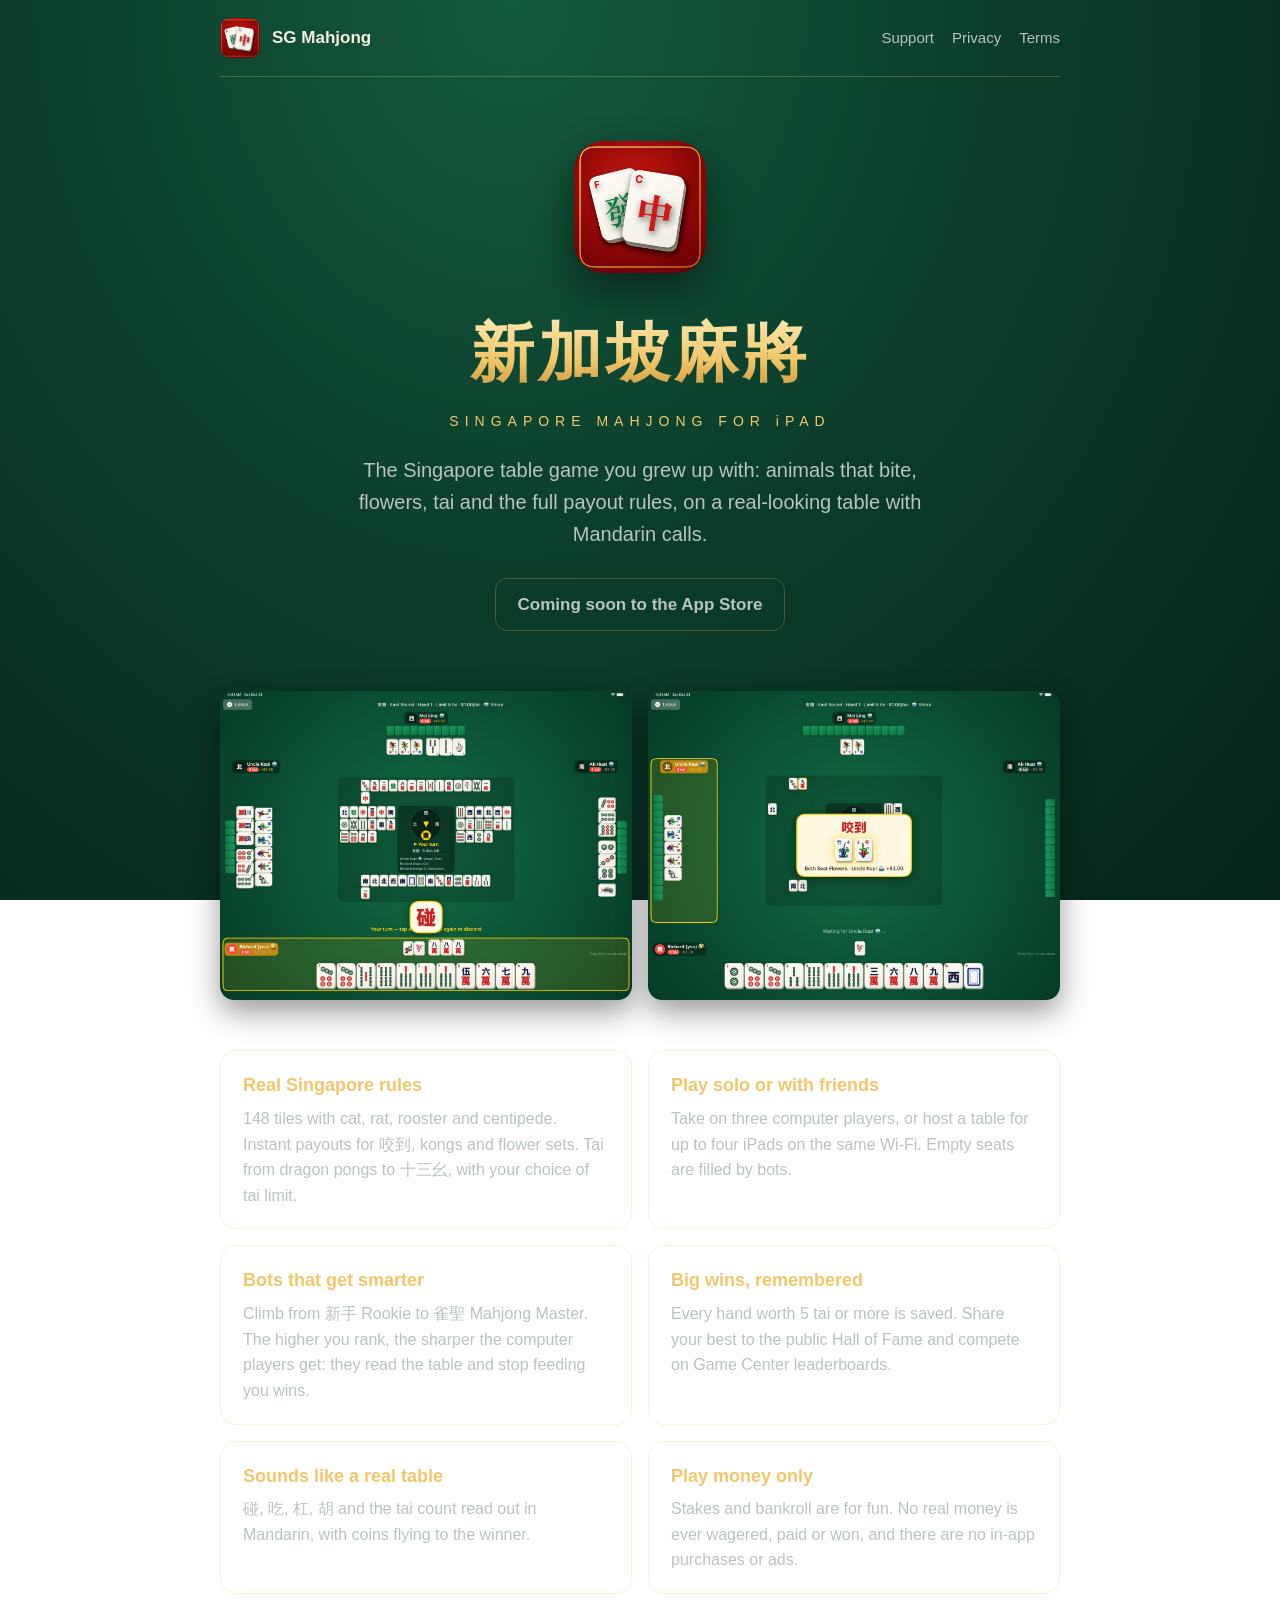
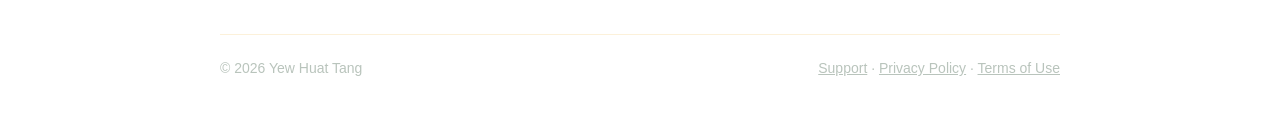
==== index.html @ 4b85652d "Add screenshots to the home page Co-Authored-By: Claude Opus 5.5 <noreply@anthropic.com>" ====
<!doctype html>
<html lang="en">
<head>
  <meta charset="utf-8">
  <meta name="viewport" content="width=device-width, initial-scale=1">
  <title>SG Mahjong · 新加坡麻將 for iPad</title>
  <meta name="description" content="Singapore-style Mahjong for iPad: play three smart computer opponents or friends on the same Wi‑Fi, with animals, flowers, tai scoring, ranks and a Hall of Fame. Play money only.">
  <link rel="icon" href="/img/icon.png">
  <link rel="apple-touch-icon" href="/img/icon.png">
  <link rel="stylesheet" href="/style.css">
</head>
<body>
  <div class="wrap">
    <header class="top">
      <a class="brand" href="/"><img src="/img/icon.png" alt="">SG Mahjong</a>
      <nav>
        <a href="/support/">Support</a>
        <a href="/privacy/">Privacy</a>
        <a href="/terms/">Terms</a>
      </nav>
    </header>

    <section class="hero">
      <img class="icon" src="/img/icon.png" alt="SG Mahjong app icon">
      <h1>新加坡麻將</h1>
      <div class="sub">SINGAPORE MAHJONG FOR iPAD</div>
      <p class="lead">The Singapore table game you grew up with: animals that bite, flowers, tai and the full payout rules, on a real-looking table with Mandarin calls.</p>
      <span class="badge soon">Coming soon to the App Store</span>
    </section>

    <section class="shots" id="screenshots">
      <img src="/img/table.jpg" alt="A Singapore Mahjong table in SG Mahjong, with melds, flowers and a pong call" loading="lazy">
      <img src="/img/payout.jpg" alt="An instant 咬到 payout showing the tiles that earned it" loading="lazy">
    </section>

    <section class="features">
      <div class="feature">
        <h3>Real Singapore rules</h3>
        <p>148 tiles with cat, rat, rooster and centipede. Instant payouts for 咬到, kongs and flower sets. Tai from dragon pongs to 十三幺, with your choice of tai limit.</p>
      </div>
      <div class="feature">
        <h3>Play solo or with friends</h3>
        <p>Take on three computer players, or host a table for up to four iPads on the same Wi‑Fi. Empty seats are filled by bots.</p>
      </div>
      <div class="feature">
        <h3>Bots that get smarter</h3>
        <p>Climb from 新手 Rookie to 雀聖 Mahjong Master. The higher you rank, the sharper the computer players get: they read the table and stop feeding you wins.</p>
      </div>
      <div class="feature">
        <h3>Big wins, remembered</h3>
        <p>Every hand worth 5 tai or more is saved. Share your best to the public Hall of Fame and compete on Game Center leaderboards.</p>
      </div>
      <div class="feature">
        <h3>Sounds like a real table</h3>
        <p>碰, 吃, 杠, 胡 and the tai count read out in Mandarin, with coins flying to the winner.</p>
      </div>
      <div class="feature">
        <h3>Play money only</h3>
        <p>Stakes and bankroll are for fun. No real money is ever wagered, paid or won, and there are no in-app purchases or ads.</p>
      </div>
    </section>

    <footer class="bottom">
      <span>© 2026 Yew Huat Tang</span>
      <span><a href="/support/">Support</a> · <a href="/privacy/">Privacy Policy</a> · <a href="/terms/">Terms of Use</a></span>
    </footer>
  </div>
</body>
</html>
---- style.css ----
:root {
  --felt: #0b3d2a;
  --felt-deep: #062419;
  --ink: #f4efe2;
  --muted: #b9c4bc;
  --gold: #f2c66b;
  --red: #c4271f;
  --card: rgba(255, 255, 255, 0.06);
  --line: rgba(242, 198, 107, 0.25);
}
* { box-sizing: border-box; }
html { -webkit-text-size-adjust: 100%; }
body {
  margin: 0;
  font: 17px/1.6 -apple-system, BlinkMacSystemFont, "Segoe UI", "PingFang SC", "Noto Sans SC", sans-serif;
  color: var(--ink);
  background: radial-gradient(ellipse at 40% 0%, #145a3e 0%, var(--felt) 45%, var(--felt-deep) 100%) fixed;
  min-height: 100vh;
}
a { color: var(--gold); }
a:hover { text-decoration-thickness: 2px; }
.wrap { max-width: 880px; margin: 0 auto; padding: 0 20px; }

header.top {
  display: flex; align-items: center; justify-content: space-between; gap: 16px;
  padding: 18px 0; border-bottom: 1px solid var(--line);
}
header.top .brand { display: flex; align-items: center; gap: 12px; color: var(--ink); text-decoration: none; font-weight: 700; }
header.top .brand img { width: 40px; height: 40px; border-radius: 10px; }
header.top nav { display: flex; gap: 18px; flex-wrap: wrap; font-size: 15px; }
header.top nav a { color: var(--muted); text-decoration: none; }
header.top nav a:hover, header.top nav a[aria-current] { color: var(--gold); }

.hero { text-align: center; padding: 64px 0 40px; }
.hero img.icon { width: 132px; height: 132px; border-radius: 30px; box-shadow: 0 18px 40px rgba(0,0,0,.45); }
.hero h1 {
  font-family: "Songti SC", "Noto Serif SC", serif; font-size: clamp(40px, 8vw, 64px); margin: 22px 0 0;
  letter-spacing: 4px;
  background: linear-gradient(#fff3c4, var(--gold) 55%, #b9832a);
  -webkit-background-clip: text; background-clip: text; color: transparent;
}
.hero .sub { letter-spacing: 6px; color: var(--gold); font-size: 14px; margin-top: 4px; }
.hero p.lead { font-size: 20px; color: var(--muted); max-width: 620px; margin: 22px auto 0; }
.badge {
  display: inline-block; margin-top: 28px; padding: 12px 22px; border-radius: 12px;
  background: #000; color: #fff; text-decoration: none; font-weight: 600; border: 1px solid #444;
}
.badge.soon { background: transparent; border-color: var(--line); color: var(--muted); }

.shots { display: grid; gap: 16px; grid-template-columns: 1fr; margin: 20px 0 50px; }
.shots img { width: 100%; border-radius: 14px; box-shadow: 0 12px 30px rgba(0,0,0,.4); }
@media (min-width: 760px) { .shots { grid-template-columns: 1fr 1fr; } }

.features { display: grid; gap: 16px; grid-template-columns: 1fr; padding-bottom: 40px; }
@media (min-width: 640px) { .features { grid-template-columns: 1fr 1fr; } }
.feature { background: var(--card); border: 1px solid var(--line); border-radius: 16px; padding: 20px 22px; }
.feature h3 { margin: 0 0 6px; color: var(--gold); font-size: 18px; }
.feature p { margin: 0; color: var(--muted); font-size: 16px; }

main.doc { padding: 40px 0 60px; }
main.doc h1 { font-size: 36px; margin: 0 0 4px; }
main.doc .updated { color: var(--muted); margin: 0 0 28px; font-size: 15px; }
main.doc h2 { color: var(--gold); font-size: 22px; margin: 34px 0 8px; }
main.doc h3 { font-size: 18px; margin: 22px 0 4px; }
main.doc p, main.doc li { color: #e3e8e2; }
main.doc ul { padding-left: 22px; }
.note { background: var(--card); border-left: 3px solid var(--gold); padding: 14px 18px; border-radius: 8px; }

footer.bottom {
  border-top: 1px solid var(--line); padding: 22px 0 40px; color: var(--muted); font-size: 14px;
  display: flex; justify-content: space-between; flex-wrap: wrap; gap: 10px;
}
footer.bottom a { color: var(--muted); }
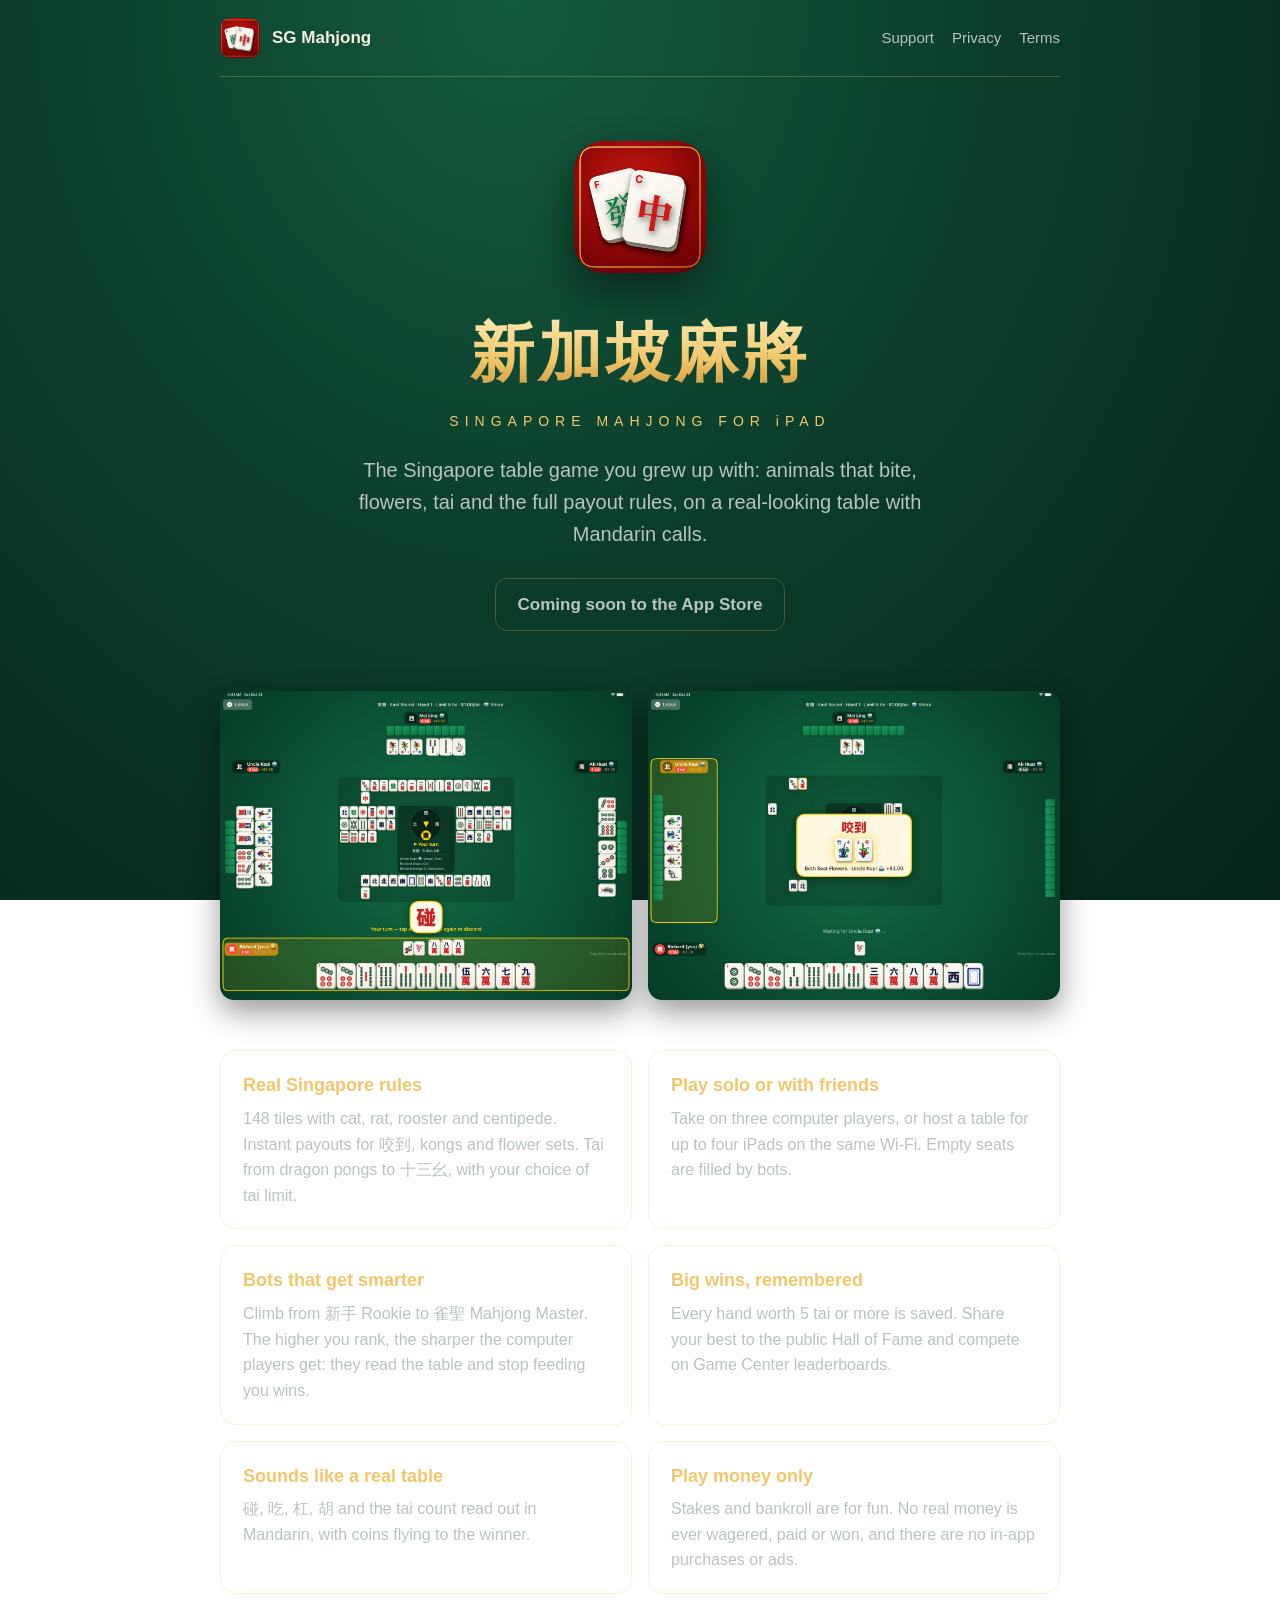
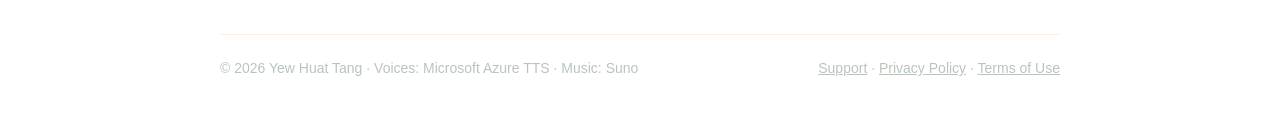
==== commit 909250d4: "Credit Azure voices and Suno music in the footer Co-Authored-By: Claude Opus 5.5 <noreply@anthropic." ====
--- a/index.html
+++ b/index.html
@@ -61,7 +61,7 @@
     </section>
 
     <footer class="bottom">
-      <span>© 2026 Yew Huat Tang</span>
+      <span>© 2026 Yew Huat Tang · Voices: Microsoft Azure TTS · Music: Suno</span>
       <span><a href="/support/">Support</a> · <a href="/privacy/">Privacy Policy</a> · <a href="/terms/">Terms of Use</a></span>
     </footer>
   </div>
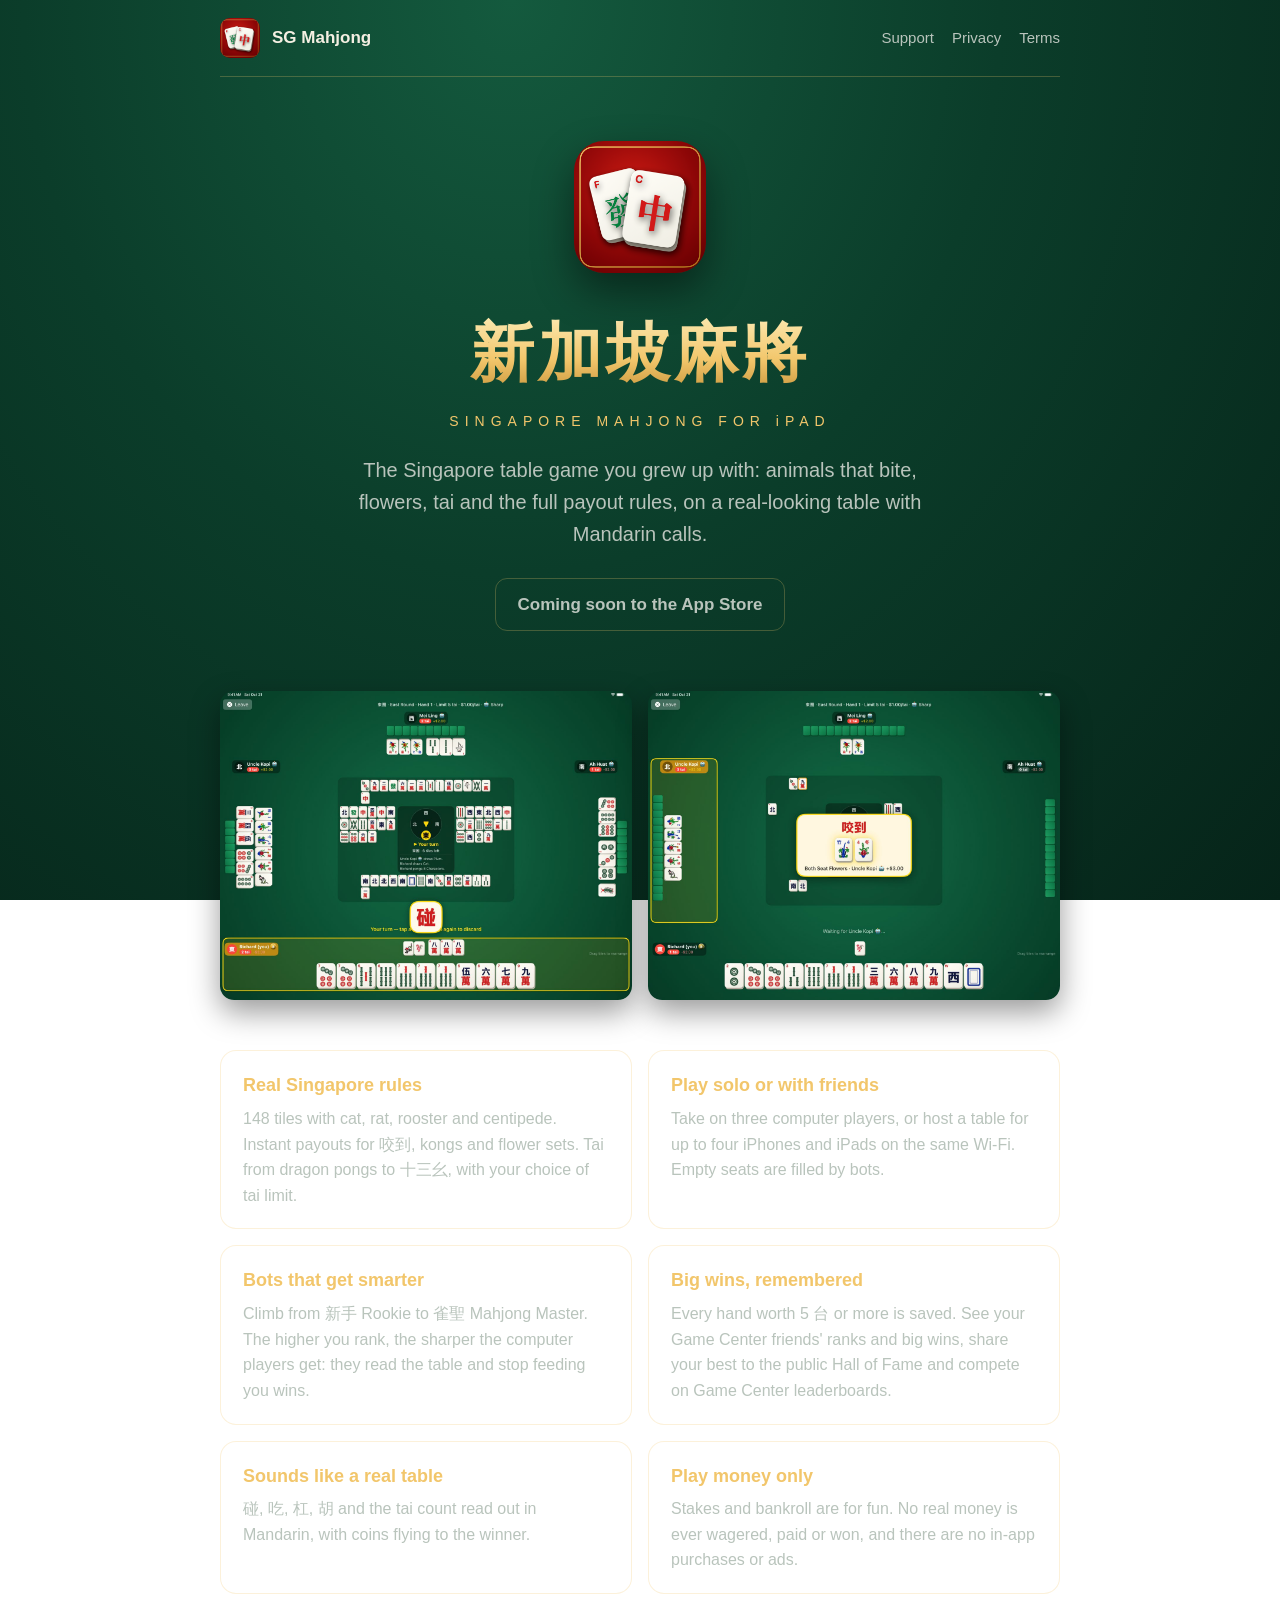
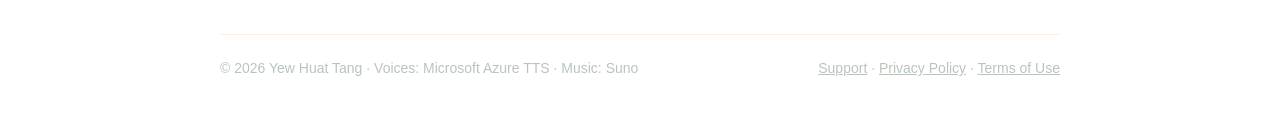
==== commit c0811176: "Update site for iPhone, iCloud sync, Friends and LAN History Privacy policy covers iPhone and iPad, " ====
--- a/index.html
+++ b/index.html
@@ -3,8 +3,8 @@
 <head>
   <meta charset="utf-8">
   <meta name="viewport" content="width=device-width, initial-scale=1">
-  <title>SG Mahjong · 新加坡麻將 for iPad</title>
-  <meta name="description" content="Singapore-style Mahjong for iPad: play three smart computer opponents or friends on the same Wi‑Fi, with animals, flowers, tai scoring, ranks and a Hall of Fame. Play money only.">
+  <title>SG Mahjong · 新加坡麻將 for iPhone and iPad</title>
+  <meta name="description" content="Singapore-style Mahjong for iPhone and iPad: play three smart computer opponents or friends on the same Wi‑Fi, with animals, flowers, 台 scoring, ranks, friends and a Hall of Fame. Play money only.">
   <link rel="icon" href="/img/icon.png">
   <link rel="apple-touch-icon" href="/img/icon.png">
   <link rel="stylesheet" href="/style.css">
@@ -40,7 +40,7 @@
       </div>
       <div class="feature">
         <h3>Play solo or with friends</h3>
-        <p>Take on three computer players, or host a table for up to four iPads on the same Wi‑Fi. Empty seats are filled by bots.</p>
+        <p>Take on three computer players, or host a table for up to four iPhones and iPads on the same Wi‑Fi. Empty seats are filled by bots.</p>
       </div>
       <div class="feature">
         <h3>Bots that get smarter</h3>
@@ -48,7 +48,7 @@
       </div>
       <div class="feature">
         <h3>Big wins, remembered</h3>
-        <p>Every hand worth 5 tai or more is saved. Share your best to the public Hall of Fame and compete on Game Center leaderboards.</p>
+        <p>Every hand worth 5 台 or more is saved. See your Game Center friends' ranks and big wins, share your best to the public Hall of Fame and compete on Game Center leaderboards.</p>
       </div>
       <div class="feature">
         <h3>Sounds like a real table</h3>
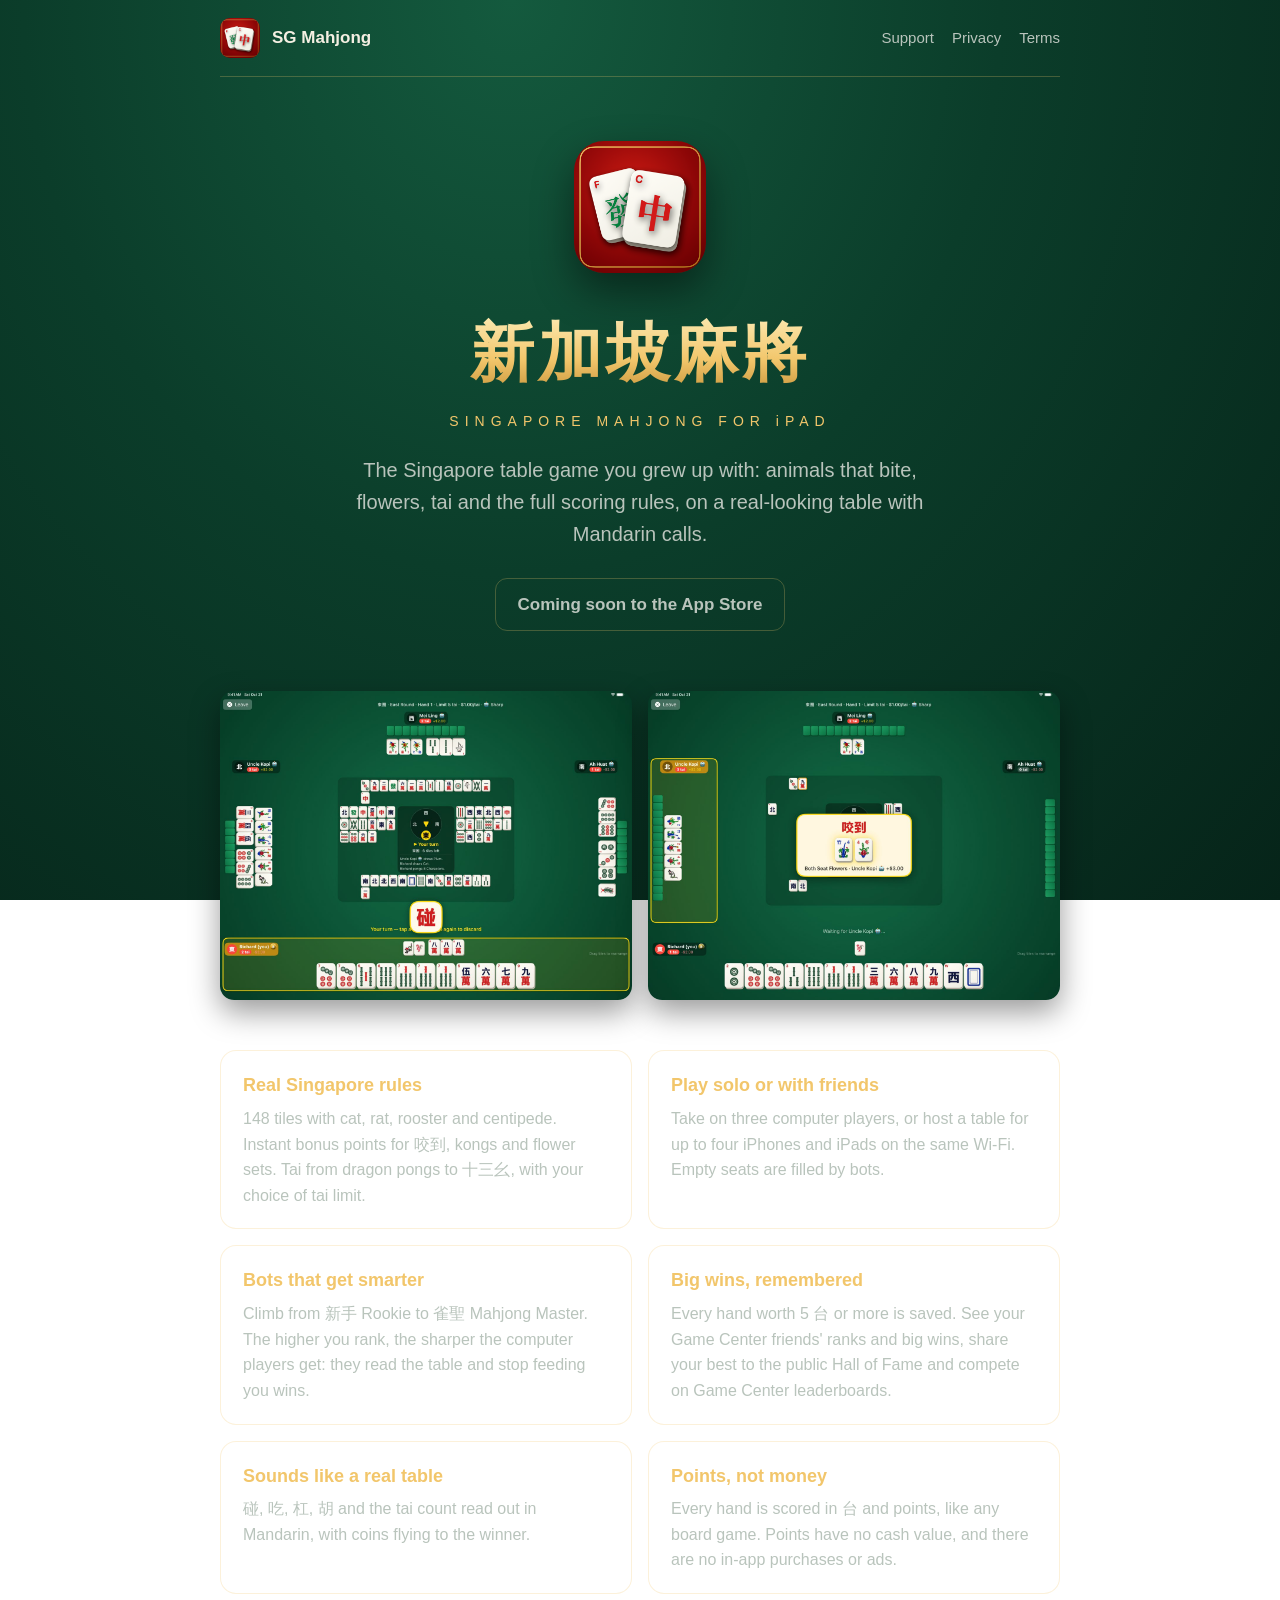
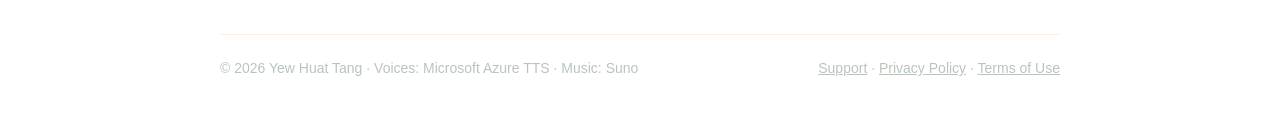
==== commit 8a894784: "Describe scores as points, not play money Removes stakes, bankroll and simulated gambling wording to" ====
--- a/index.html
+++ b/index.html
@@ -24,19 +24,19 @@
       <img class="icon" src="/img/icon.png" alt="SG Mahjong app icon">
       <h1>新加坡麻將</h1>
       <div class="sub">SINGAPORE MAHJONG FOR iPAD</div>
-      <p class="lead">The Singapore table game you grew up with: animals that bite, flowers, tai and the full payout rules, on a real-looking table with Mandarin calls.</p>
+      <p class="lead">The Singapore table game you grew up with: animals that bite, flowers, tai and the full scoring rules, on a real-looking table with Mandarin calls.</p>
       <span class="badge soon">Coming soon to the App Store</span>
     </section>
 
     <section class="shots" id="screenshots">
       <img src="/img/table.jpg" alt="A Singapore Mahjong table in SG Mahjong, with melds, flowers and a pong call" loading="lazy">
-      <img src="/img/payout.jpg" alt="An instant 咬到 payout showing the tiles that earned it" loading="lazy">
+      <img src="/img/payout.jpg" alt="An instant 咬到 score showing the tiles that earned it" loading="lazy">
     </section>
 
     <section class="features">
       <div class="feature">
         <h3>Real Singapore rules</h3>
-        <p>148 tiles with cat, rat, rooster and centipede. Instant payouts for 咬到, kongs and flower sets. Tai from dragon pongs to 十三幺, with your choice of tai limit.</p>
+        <p>148 tiles with cat, rat, rooster and centipede. Instant bonus points for 咬到, kongs and flower sets. Tai from dragon pongs to 十三幺, with your choice of tai limit.</p>
       </div>
       <div class="feature">
         <h3>Play solo or with friends</h3>
@@ -55,8 +55,8 @@
         <p>碰, 吃, 杠, 胡 and the tai count read out in Mandarin, with coins flying to the winner.</p>
       </div>
       <div class="feature">
-        <h3>Play money only</h3>
-        <p>Stakes and bankroll are for fun. No real money is ever wagered, paid or won, and there are no in-app purchases or ads.</p>
+        <h3>Points, not money</h3>
+        <p>Every hand is scored in 台 and points, like any board game. Points have no cash value, and there are no in-app purchases or ads.</p>
       </div>
     </section>
 
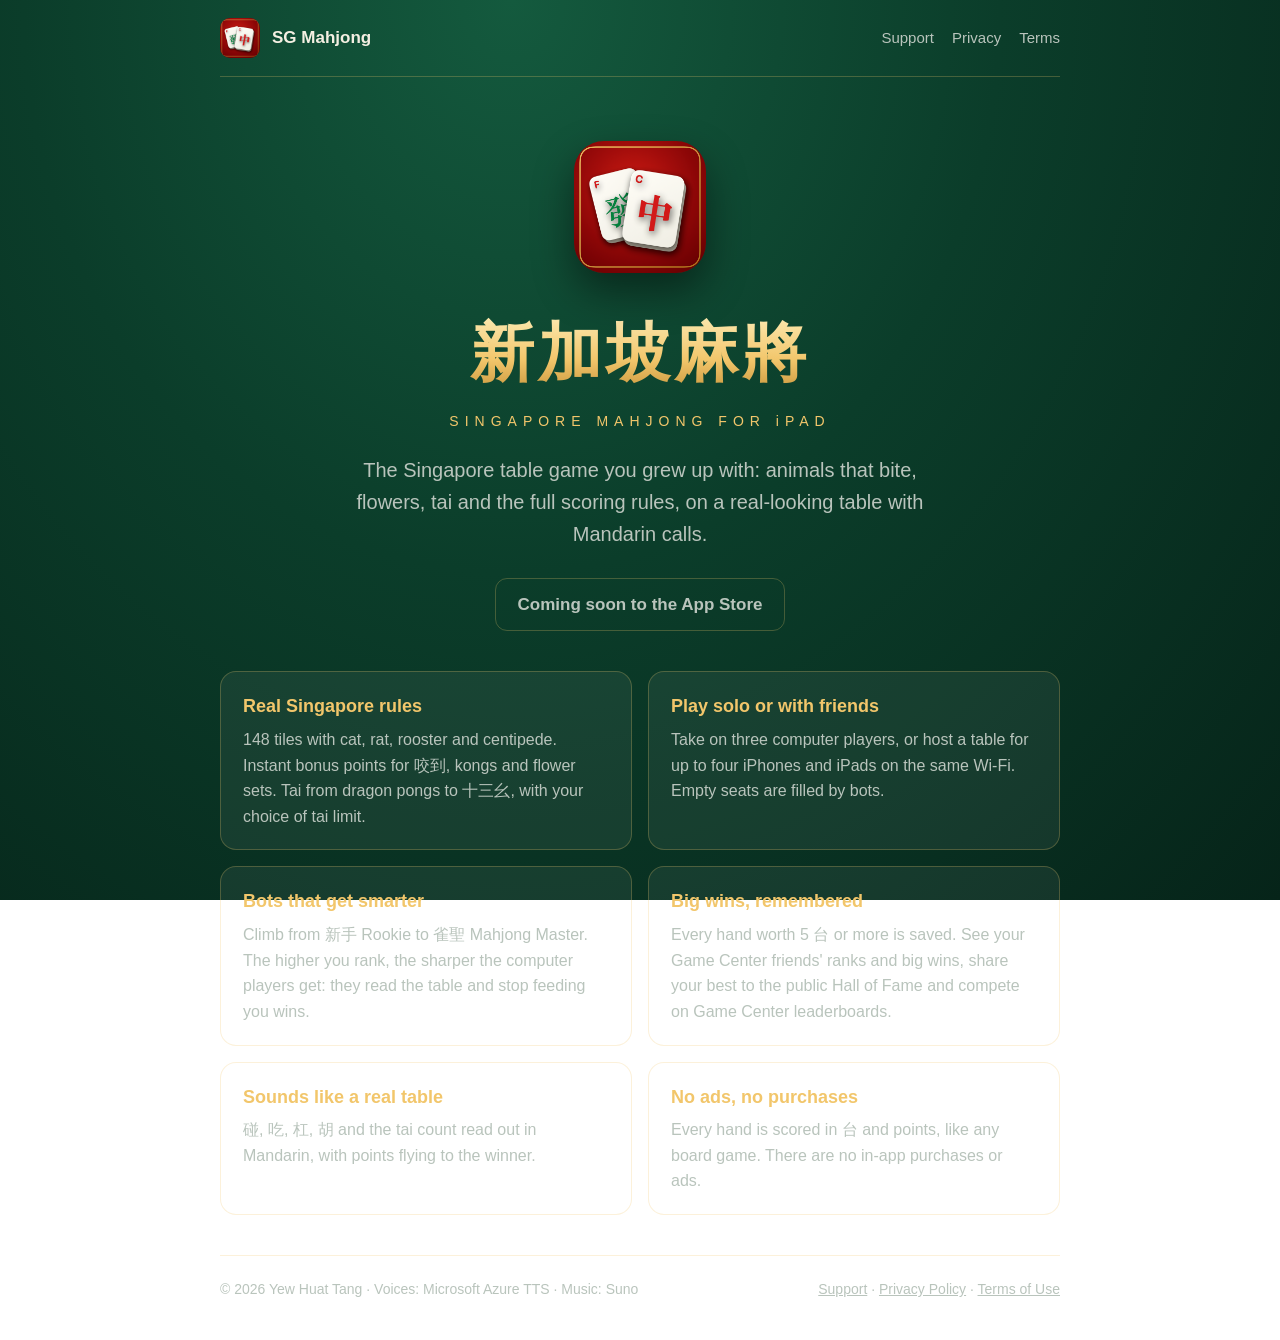
==== commit 90ae1e56: "Home page: hide old $ screenshots, drop money wording Co-Authored-By: Claude Opus 5.5 <noreply@anthr" ====
--- a/index.html
+++ b/index.html
@@ -4,7 +4,7 @@
   <meta charset="utf-8">
   <meta name="viewport" content="width=device-width, initial-scale=1">
   <title>SG Mahjong · 新加坡麻將 for iPhone and iPad</title>
-  <meta name="description" content="Singapore-style Mahjong for iPhone and iPad: play three smart computer opponents or friends on the same Wi‑Fi, with animals, flowers, 台 scoring, ranks, friends and a Hall of Fame. Play money only.">
+  <meta name="description" content="Singapore-style Mahjong for iPhone and iPad: play three smart computer opponents or friends on the same Wi‑Fi, with animals, flowers, 台 scoring, ranks, friends and a Hall of Fame.">
   <link rel="icon" href="/img/icon.png">
   <link rel="apple-touch-icon" href="/img/icon.png">
   <link rel="stylesheet" href="/style.css">
@@ -28,10 +28,12 @@
       <span class="badge soon">Coming soon to the App Store</span>
     </section>
 
+    <!-- Screenshots hidden until new ones without $ amounts replace img/table.jpg and img/payout.jpg.
     <section class="shots" id="screenshots">
       <img src="/img/table.jpg" alt="A Singapore Mahjong table in SG Mahjong, with melds, flowers and a pong call" loading="lazy">
       <img src="/img/payout.jpg" alt="An instant 咬到 score showing the tiles that earned it" loading="lazy">
     </section>
+    -->
 
     <section class="features">
       <div class="feature">
@@ -52,11 +54,11 @@
       </div>
       <div class="feature">
         <h3>Sounds like a real table</h3>
-        <p>碰, 吃, 杠, 胡 and the tai count read out in Mandarin, with coins flying to the winner.</p>
+        <p>碰, 吃, 杠, 胡 and the tai count read out in Mandarin, with points flying to the winner.</p>
       </div>
       <div class="feature">
-        <h3>Points, not money</h3>
-        <p>Every hand is scored in 台 and points, like any board game. Points have no cash value, and there are no in-app purchases or ads.</p>
+        <h3>No ads, no purchases</h3>
+        <p>Every hand is scored in 台 and points, like any board game. There are no in-app purchases or ads.</p>
       </div>
     </section>
 
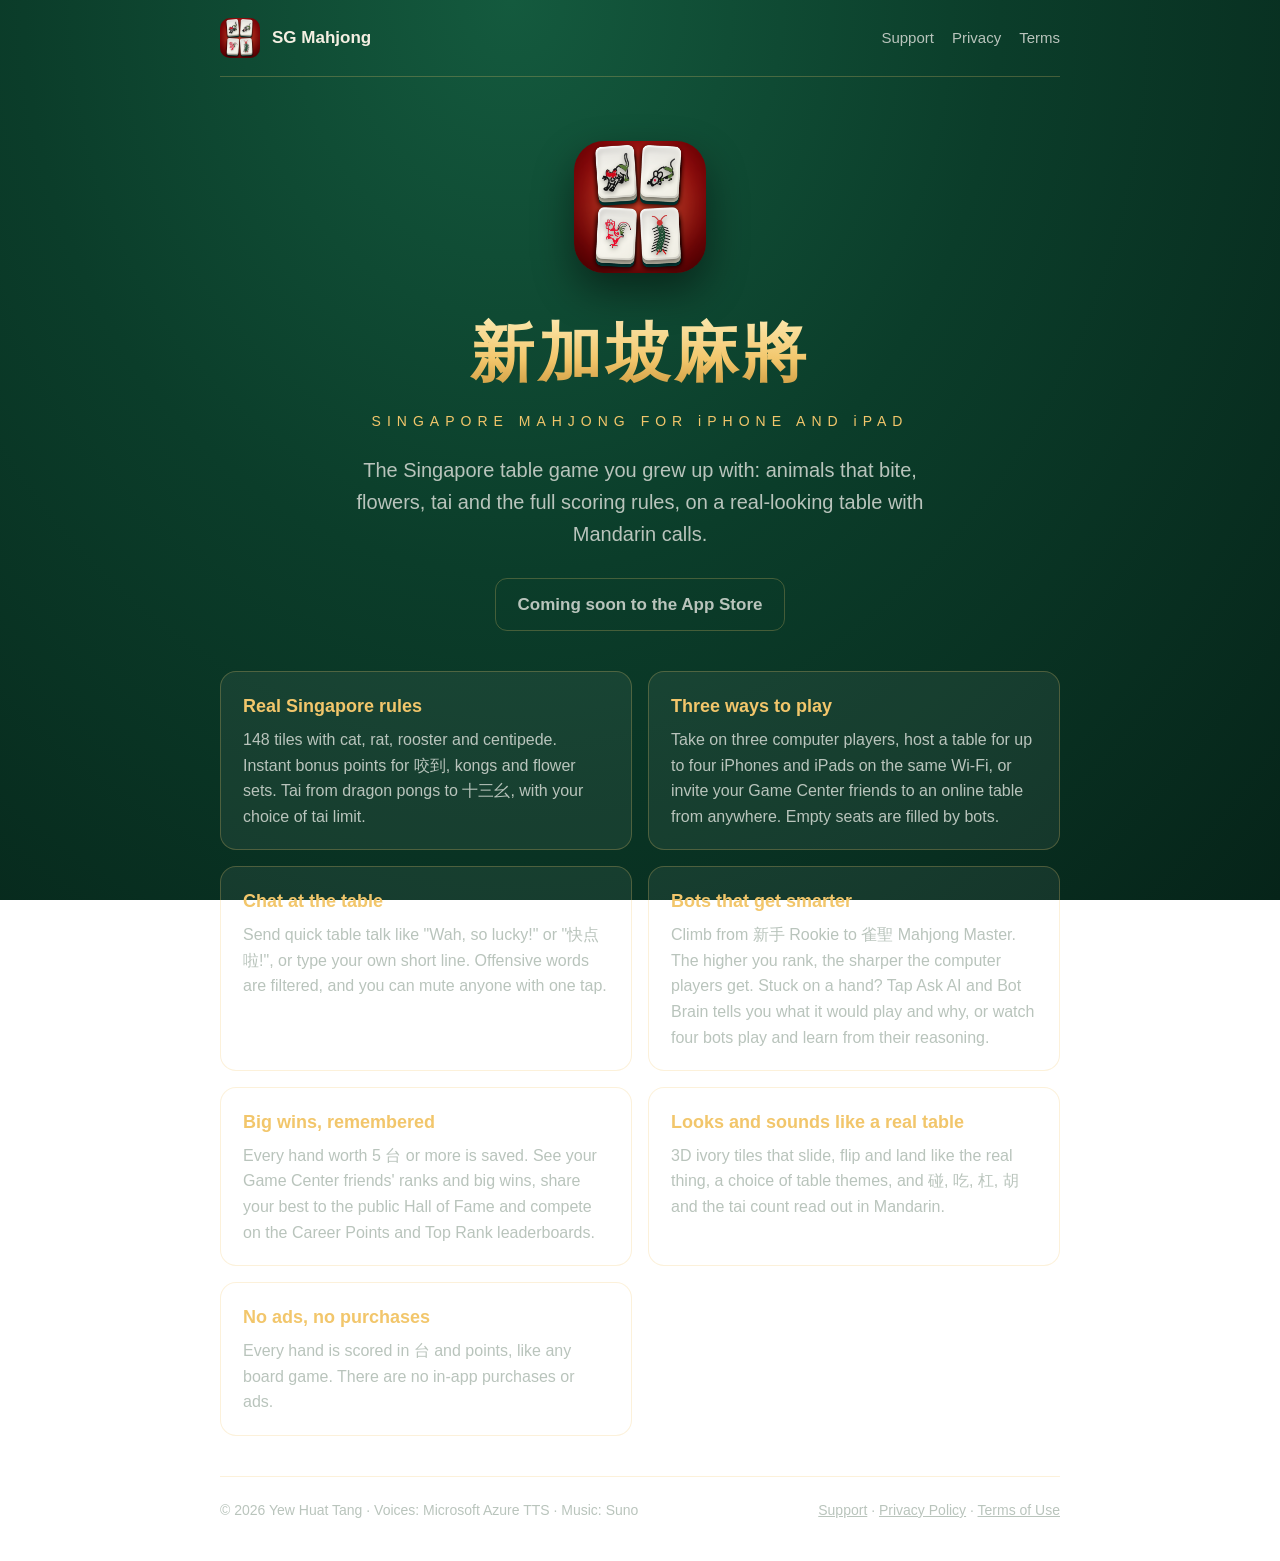
==== commit 676c6fc0: "Update site for 1.1: iPhone, online play, chat, profile photos - Home: iPhone and iPad; three ways t" ====
--- a/index.html
+++ b/index.html
@@ -4,7 +4,7 @@
   <meta charset="utf-8">
   <meta name="viewport" content="width=device-width, initial-scale=1">
   <title>SG Mahjong · 新加坡麻將 for iPhone and iPad</title>
-  <meta name="description" content="Singapore-style Mahjong for iPhone and iPad: play three smart computer opponents or friends on the same Wi‑Fi, with animals, flowers, 台 scoring, ranks, friends and a Hall of Fame.">
+  <meta name="description" content="Singapore-style Mahjong for iPhone and iPad: play three smart computer opponents, friends on the same Wi‑Fi, or Game Center friends online, with animals, flowers, 台 scoring, table chat, ranks and a Hall of Fame.">
   <link rel="icon" href="/img/icon.png">
   <link rel="apple-touch-icon" href="/img/icon.png">
   <link rel="stylesheet" href="/style.css">
@@ -23,7 +23,7 @@
     <section class="hero">
       <img class="icon" src="/img/icon.png" alt="SG Mahjong app icon">
       <h1>新加坡麻將</h1>
-      <div class="sub">SINGAPORE MAHJONG FOR iPAD</div>
+      <div class="sub">SINGAPORE MAHJONG FOR iPHONE AND iPAD</div>
       <p class="lead">The Singapore table game you grew up with: animals that bite, flowers, tai and the full scoring rules, on a real-looking table with Mandarin calls.</p>
       <span class="badge soon">Coming soon to the App Store</span>
     </section>
@@ -41,20 +41,24 @@
         <p>148 tiles with cat, rat, rooster and centipede. Instant bonus points for 咬到, kongs and flower sets. Tai from dragon pongs to 十三幺, with your choice of tai limit.</p>
       </div>
       <div class="feature">
-        <h3>Play solo or with friends</h3>
-        <p>Take on three computer players, or host a table for up to four iPhones and iPads on the same Wi‑Fi. Empty seats are filled by bots.</p>
+        <h3>Three ways to play</h3>
+        <p>Take on three computer players, host a table for up to four iPhones and iPads on the same Wi‑Fi, or invite your Game Center friends to an online table from anywhere. Empty seats are filled by bots.</p>
+      </div>
+      <div class="feature">
+        <h3>Chat at the table</h3>
+        <p>Send quick table talk like "Wah, so lucky!" or "快点啦!", or type your own short line. Offensive words are filtered, and you can mute anyone with one tap.</p>
       </div>
       <div class="feature">
         <h3>Bots that get smarter</h3>
-        <p>Climb from 新手 Rookie to 雀聖 Mahjong Master. The higher you rank, the sharper the computer players get: they read the table and stop feeding you wins.</p>
+        <p>Climb from 新手 Rookie to 雀聖 Mahjong Master. The higher you rank, the sharper the computer players get. Stuck on a hand? Tap Ask AI and Bot Brain tells you what it would play and why, or watch four bots play and learn from their reasoning.</p>
       </div>
       <div class="feature">
         <h3>Big wins, remembered</h3>
-        <p>Every hand worth 5 台 or more is saved. See your Game Center friends' ranks and big wins, share your best to the public Hall of Fame and compete on Game Center leaderboards.</p>
+        <p>Every hand worth 5 台 or more is saved. See your Game Center friends' ranks and big wins, share your best to the public Hall of Fame and compete on the Career Points and Top Rank leaderboards.</p>
       </div>
       <div class="feature">
-        <h3>Sounds like a real table</h3>
-        <p>碰, 吃, 杠, 胡 and the tai count read out in Mandarin, with points flying to the winner.</p>
+        <h3>Looks and sounds like a real table</h3>
+        <p>3D ivory tiles that slide, flip and land like the real thing, a choice of table themes, and 碰, 吃, 杠, 胡 and the tai count read out in Mandarin.</p>
       </div>
       <div class="feature">
         <h3>No ads, no purchases</h3>
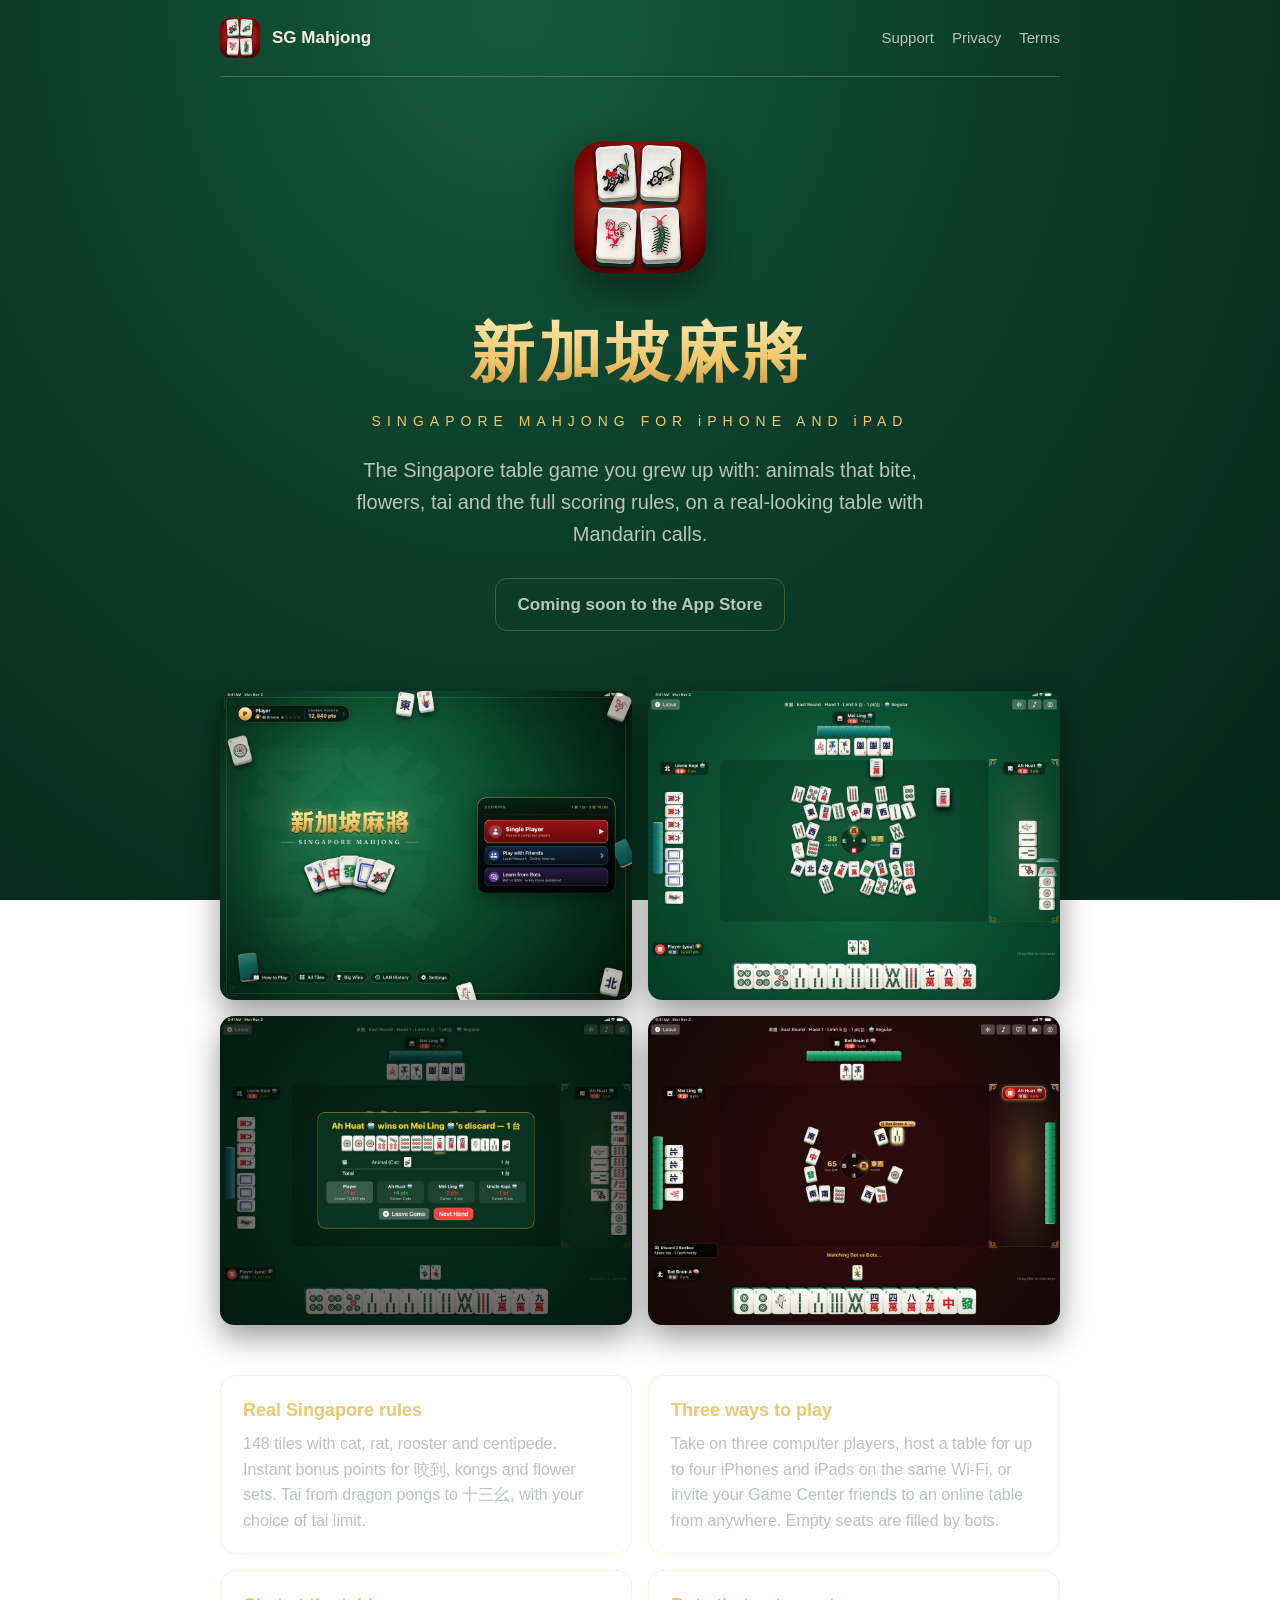
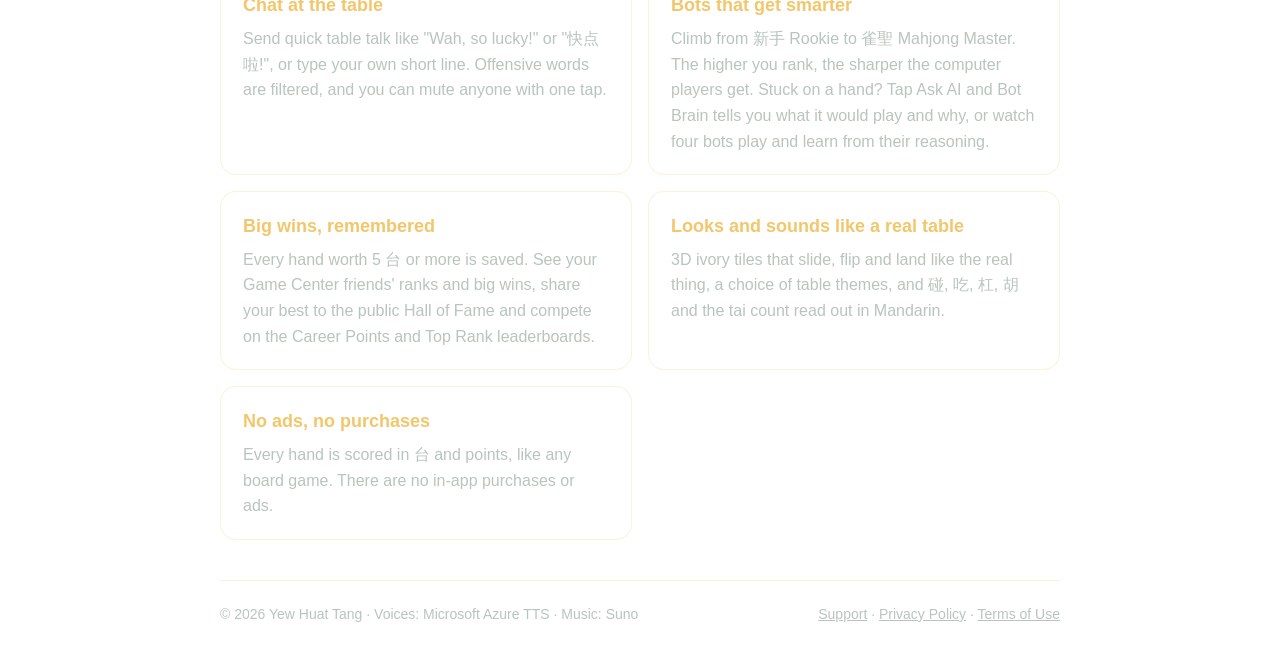
==== commit cbf84403: "Home page: show new 1.1 screenshots (points, no $) Replace the hidden old screenshots that showed $ " ====
--- a/index.html
+++ b/index.html
@@ -28,12 +28,12 @@
       <span class="badge soon">Coming soon to the App Store</span>
     </section>
 
-    <!-- Screenshots hidden until new ones without $ amounts replace img/table.jpg and img/payout.jpg.
     <section class="shots" id="screenshots">
-      <img src="/img/table.jpg" alt="A Singapore Mahjong table in SG Mahjong, with melds, flowers and a pong call" loading="lazy">
-      <img src="/img/payout.jpg" alt="An instant 咬到 score showing the tiles that earned it" loading="lazy">
+      <img src="/img/home.jpg" alt="The SG Mahjong front page: Single Player, Play with Friends and Learn from Bots, with your rank and career points" loading="lazy">
+      <img src="/img/table.jpg" alt="A Singapore Mahjong hand in progress, with discards in the middle and each player's melds and flowers" loading="lazy">
+      <img src="/img/win.jpg" alt="A win result showing the winning hand, its 台 breakdown and each player's points" loading="lazy">
+      <img src="/img/bots.jpg" alt="Learn from Bots: four computer players on a red table, with the bot's reasoning for its discard" loading="lazy">
     </section>
-    -->
 
     <section class="features">
       <div class="feature">
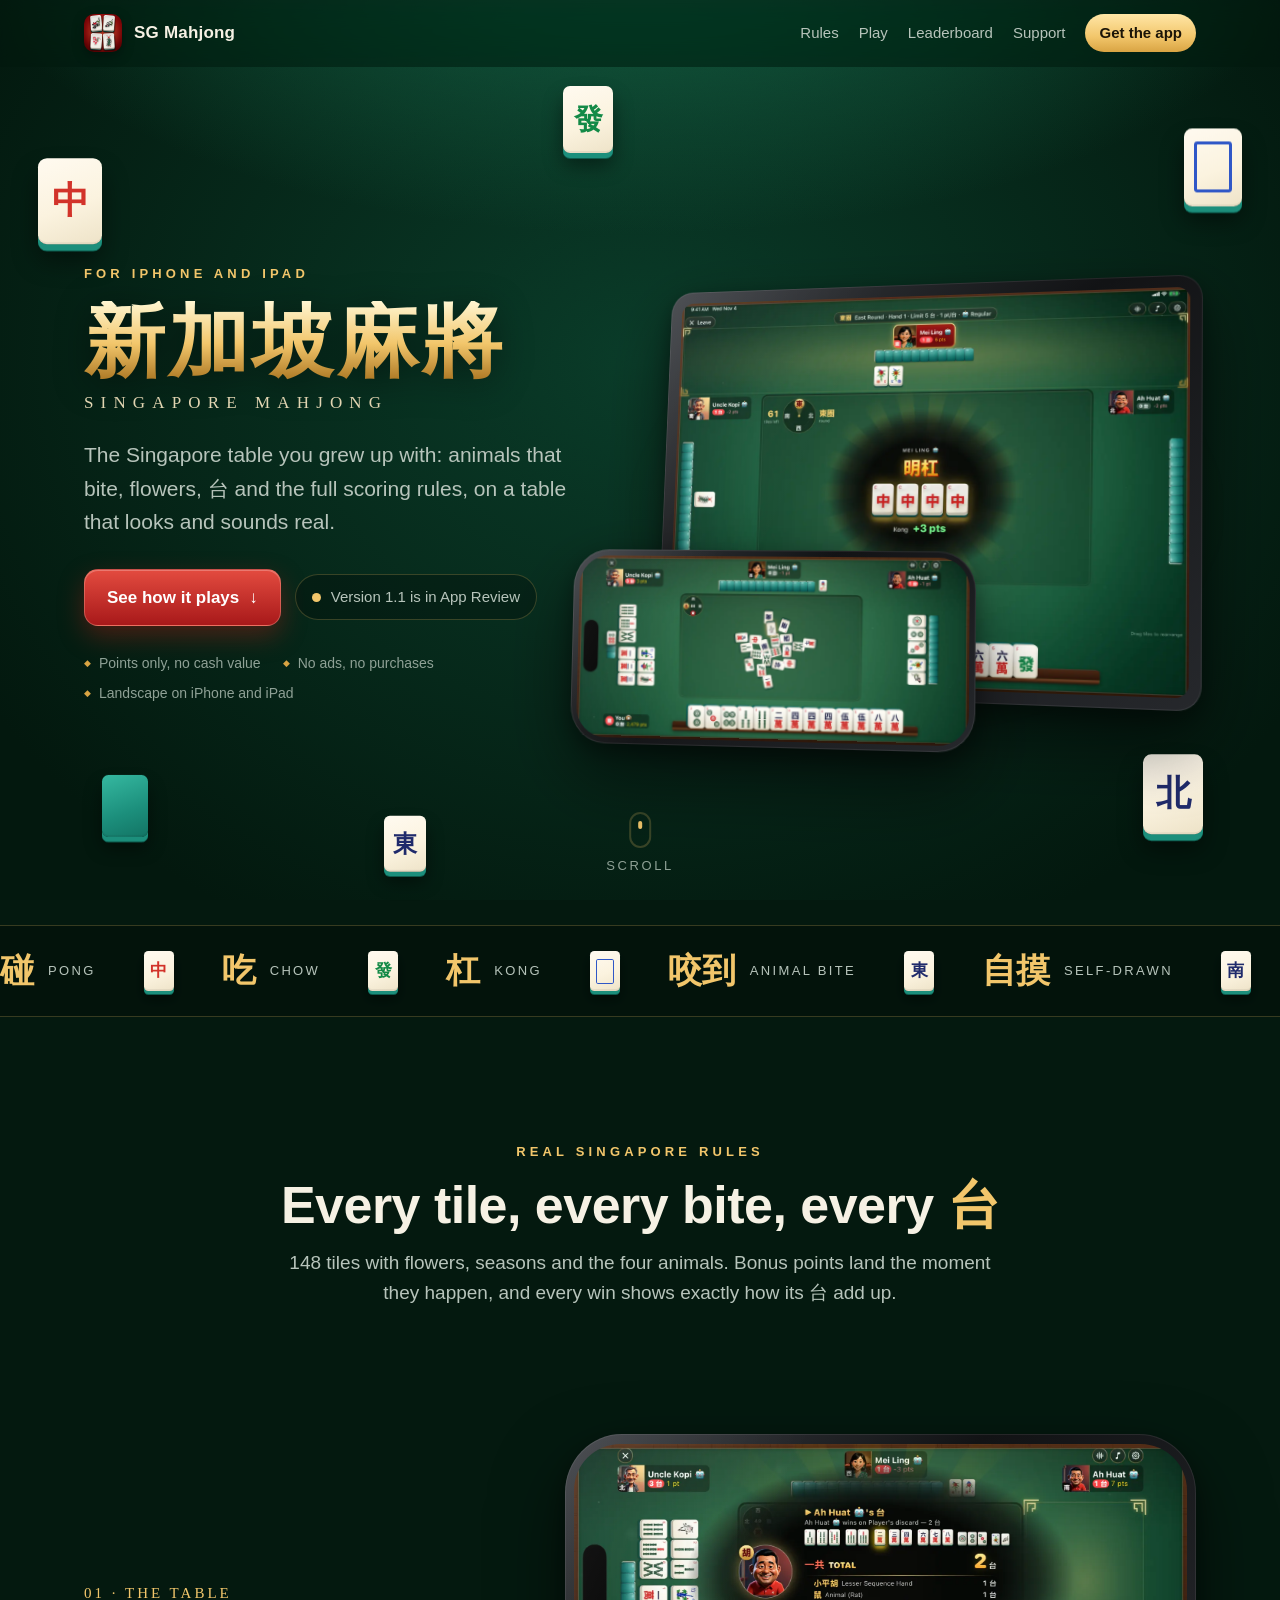
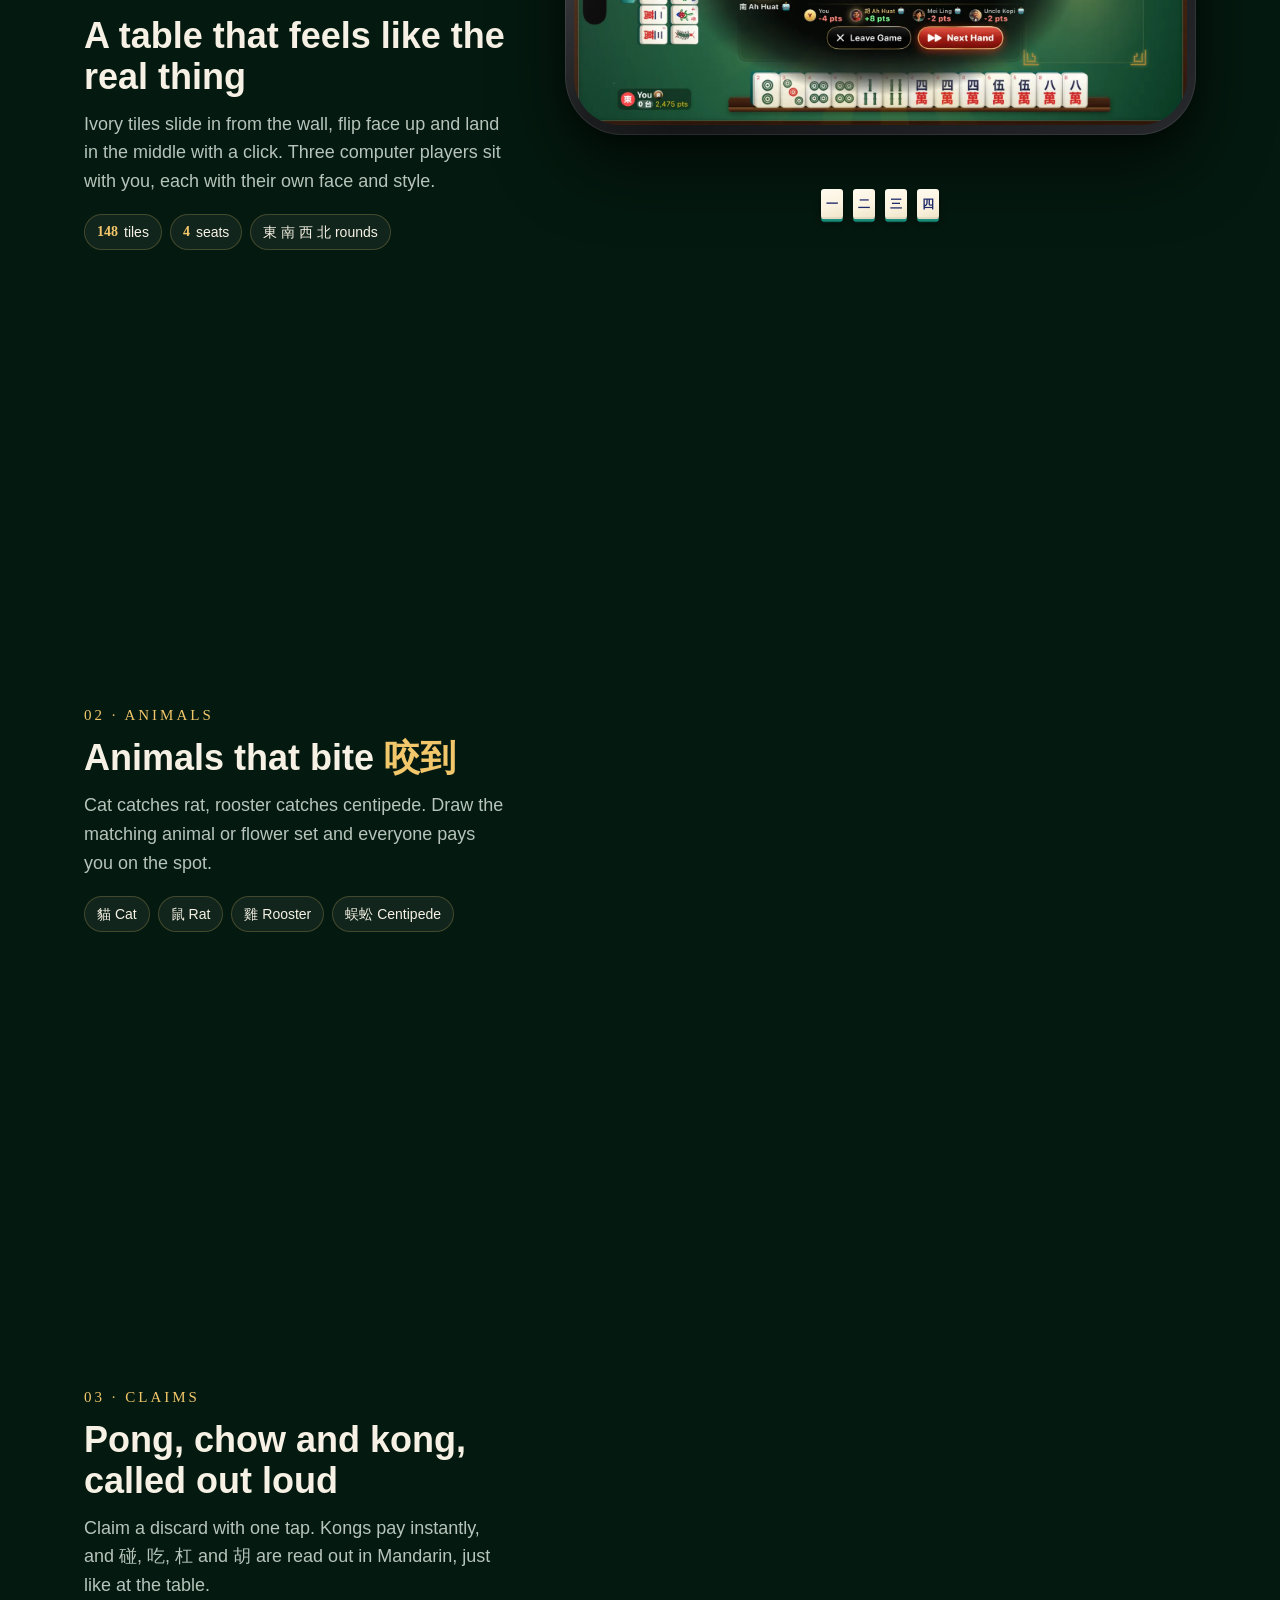
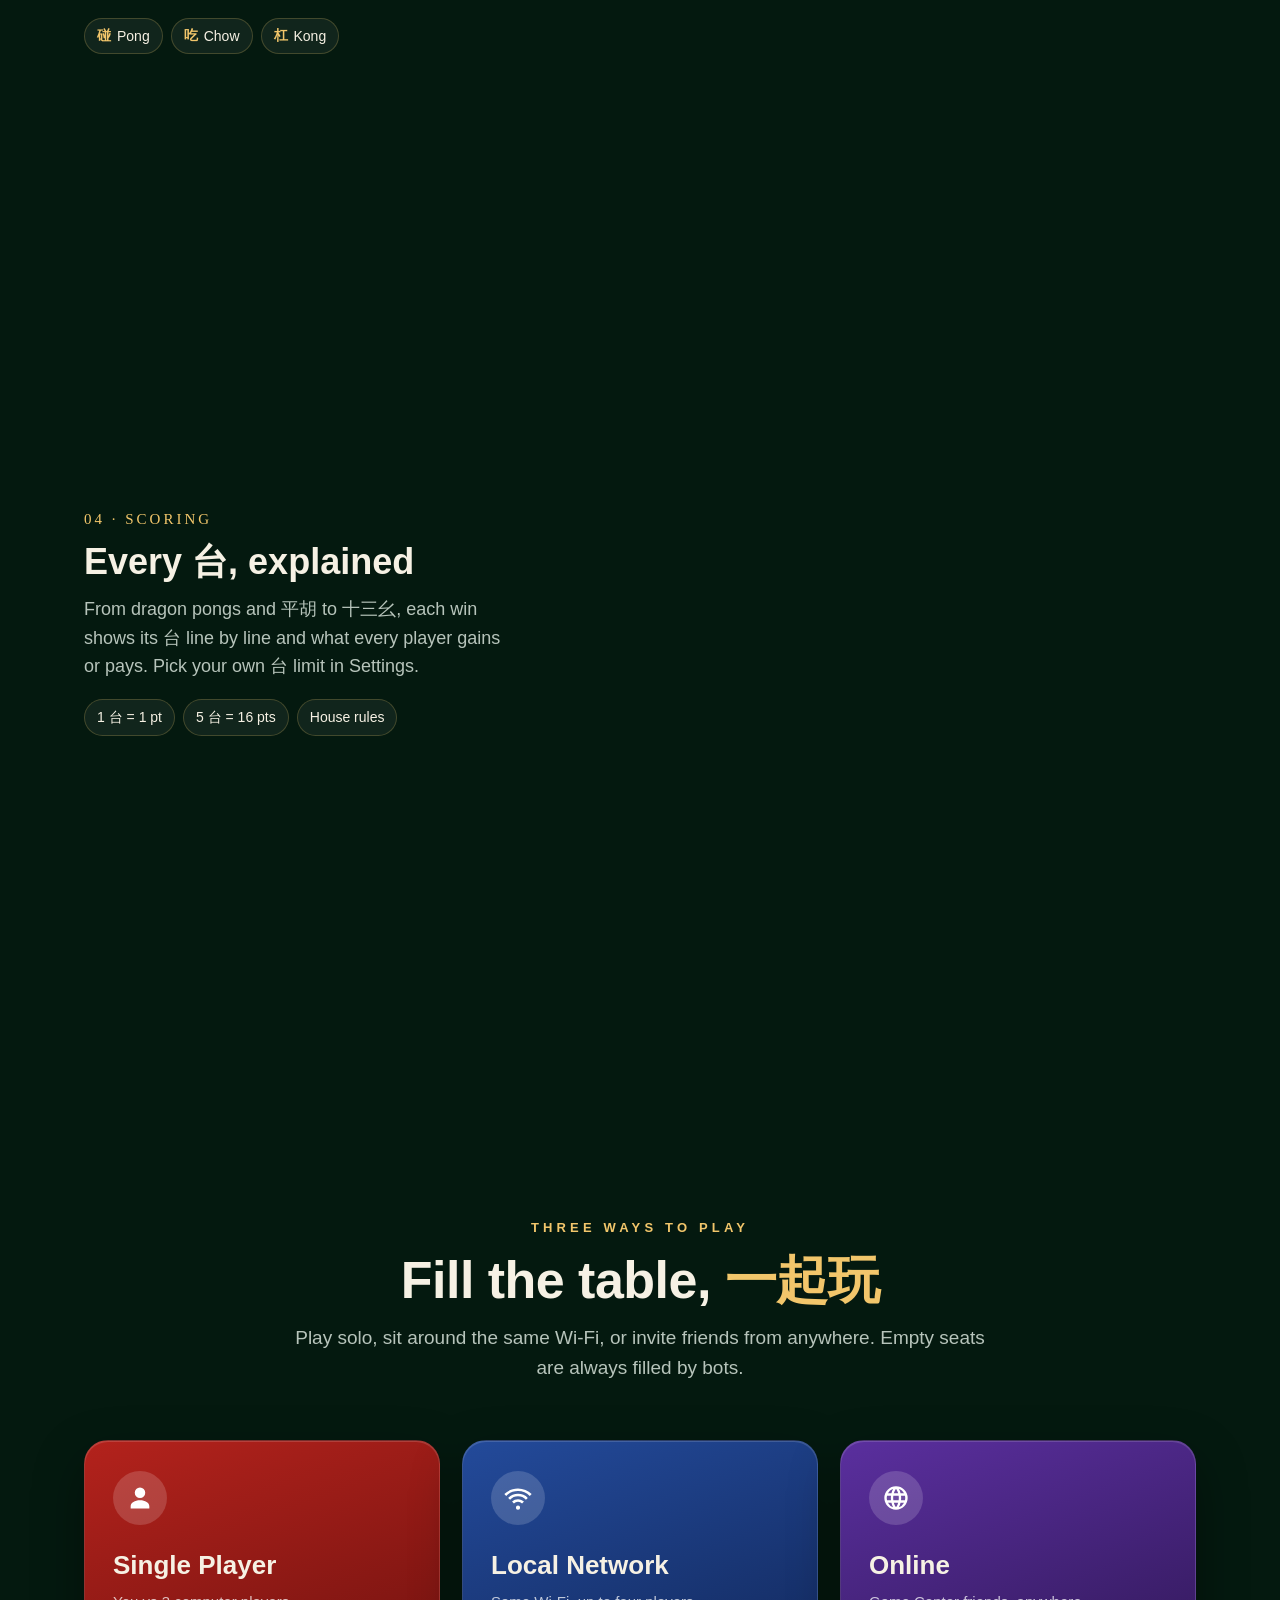
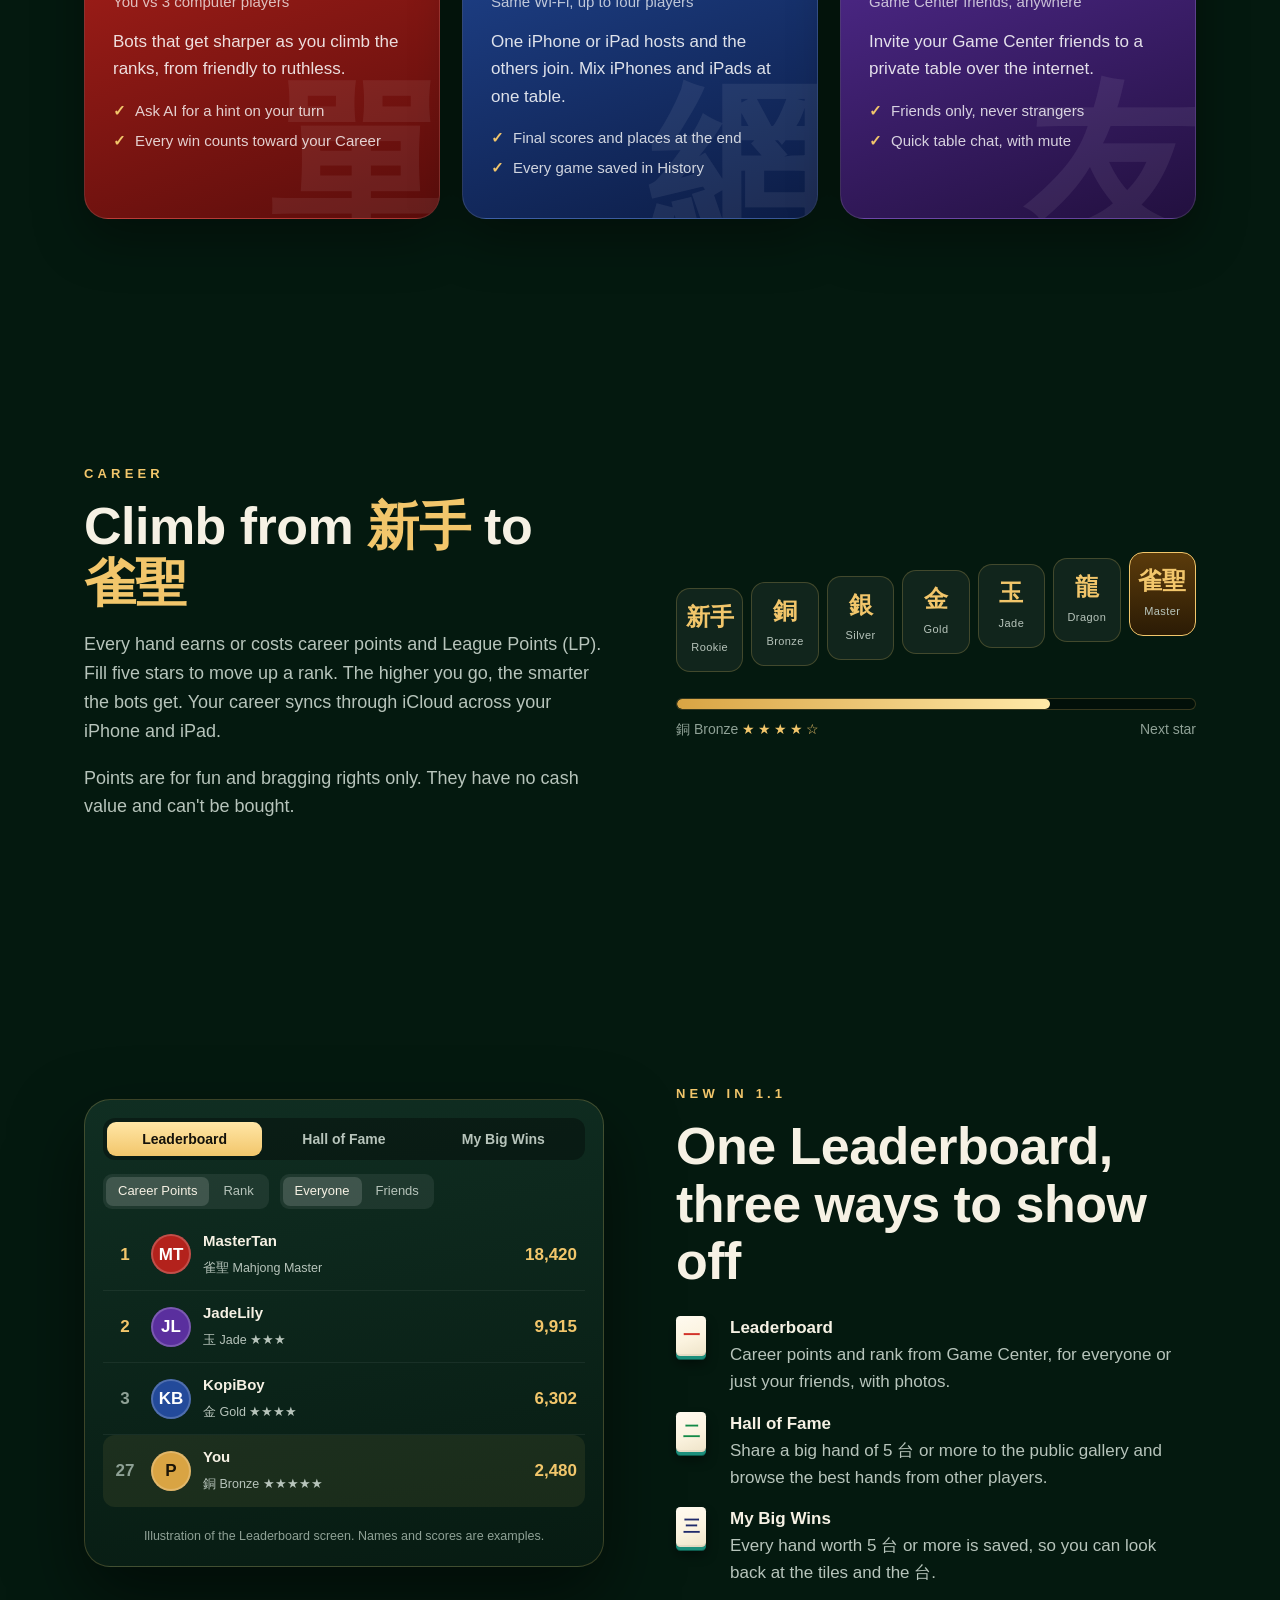
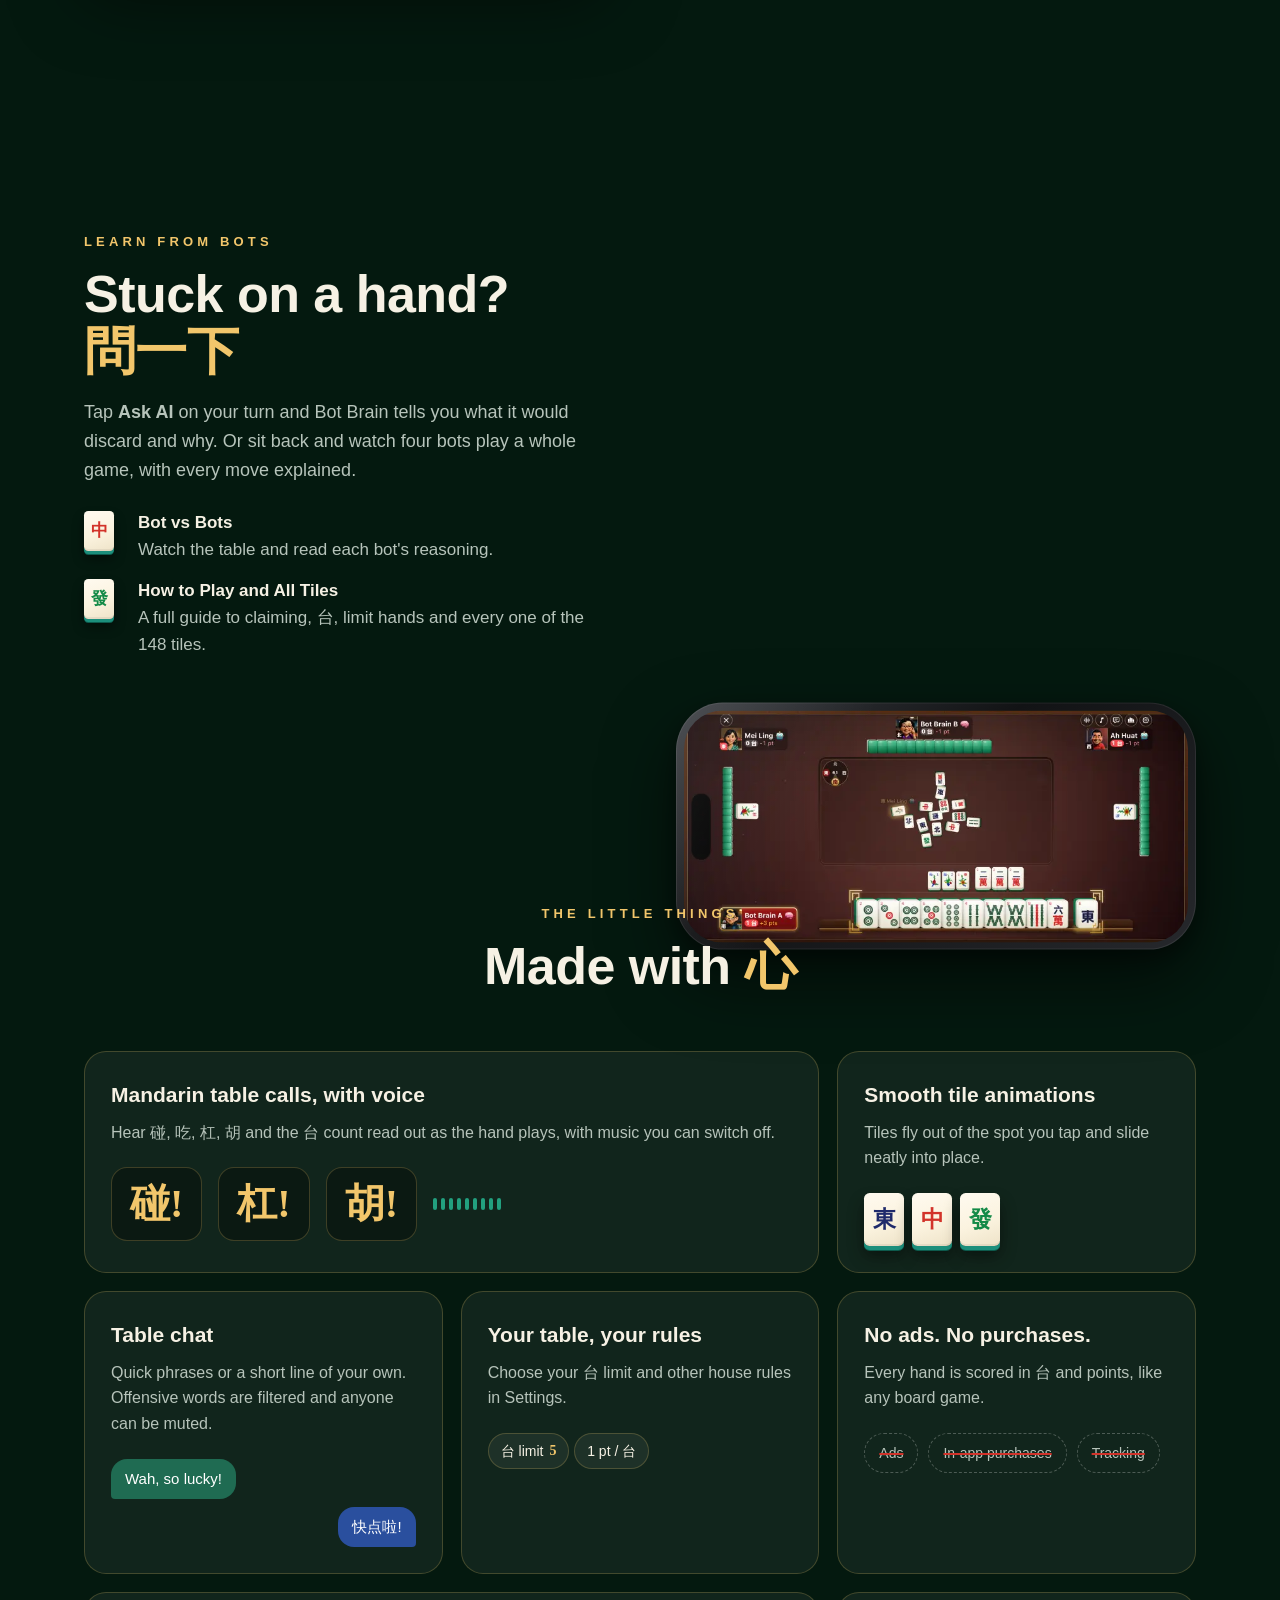
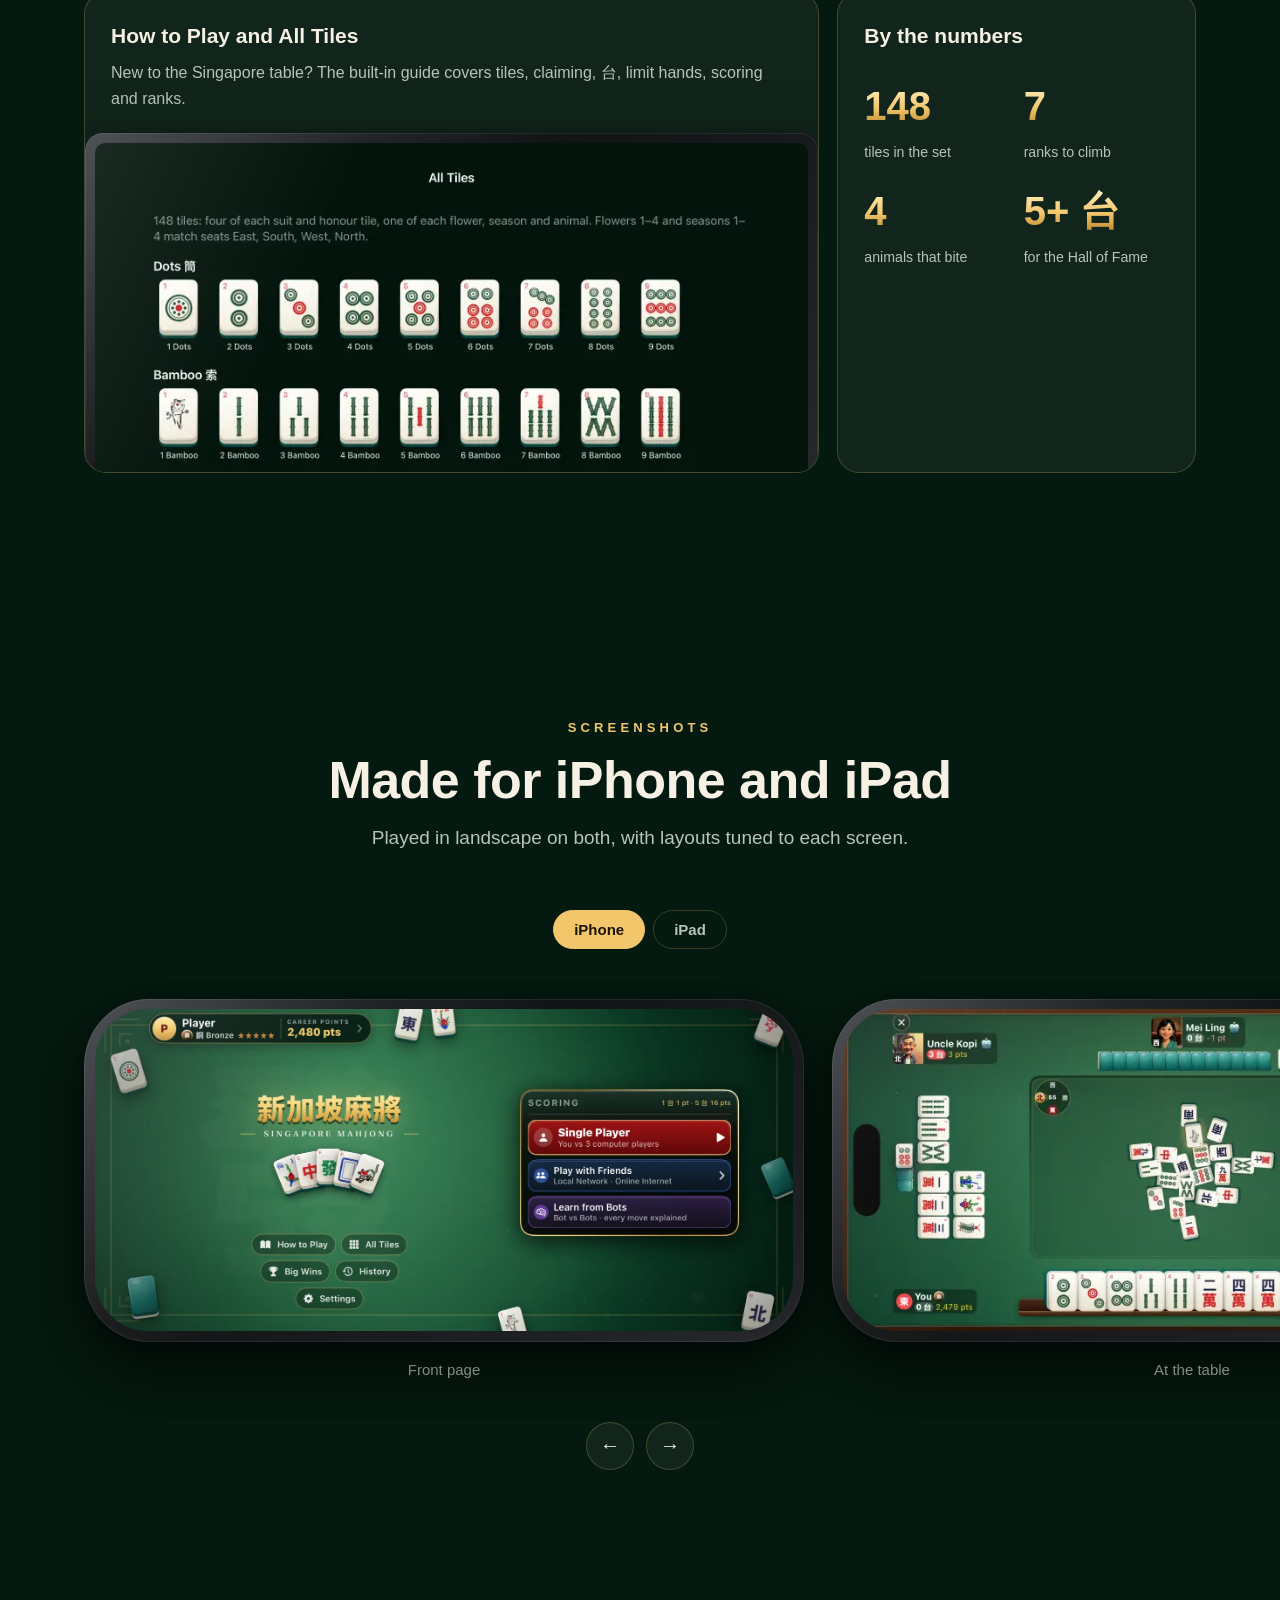
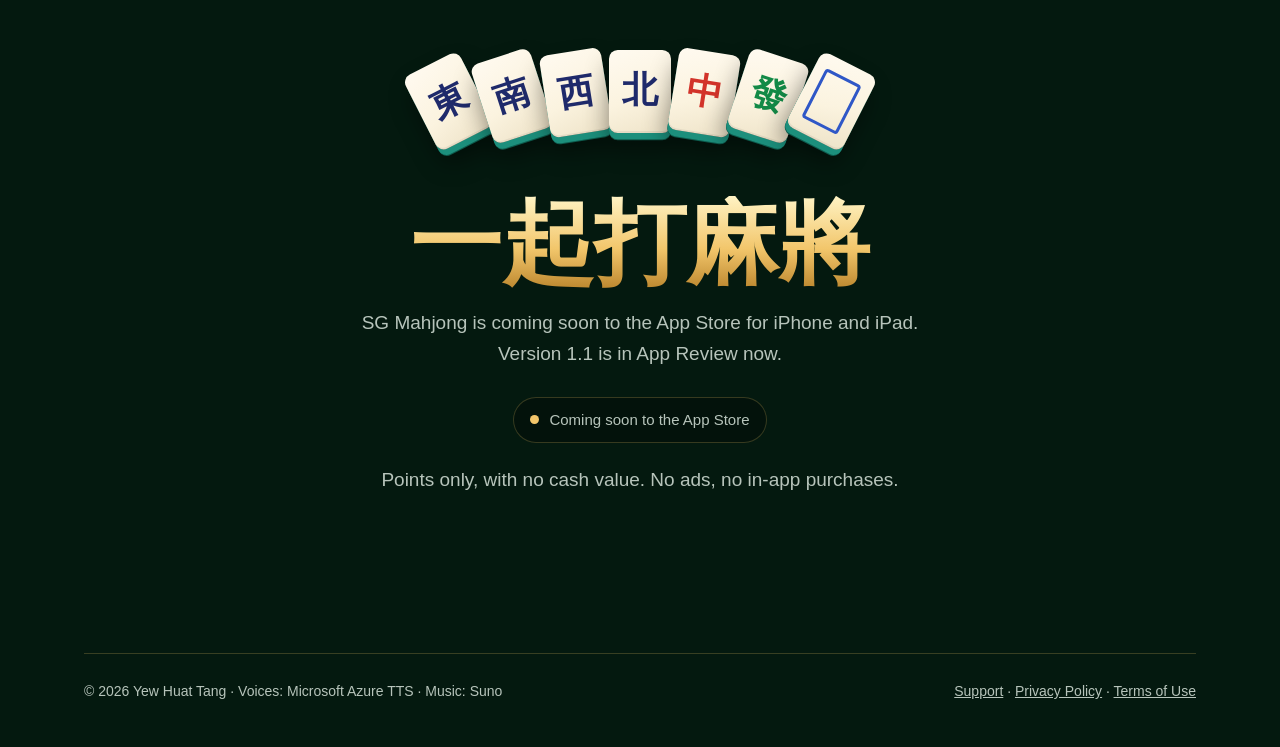
==== commit 31b6a052: "Redesign home and support pages for 1.1 Home: motion hero with iPad and iPhone frames, parallax tile" ====
--- a/index.html
+++ b/index.html
@@ -1,71 +1,393 @@
 <!doctype html>
-<html lang="en">
+<html lang="en" class="no-js">
 <head>
   <meta charset="utf-8">
   <meta name="viewport" content="width=device-width, initial-scale=1">
   <title>SG Mahjong · 新加坡麻將 for iPhone and iPad</title>
-  <meta name="description" content="Singapore-style Mahjong for iPhone and iPad: play three smart computer opponents, friends on the same Wi‑Fi, or Game Center friends online, with animals, flowers, 台 scoring, table chat, ranks and a Hall of Fame.">
+  <meta name="description" content="Singapore-style Mahjong for iPhone and iPad. Play bots that get sharper as you rank up, friends on the same Wi‑Fi, or Game Center friends online. Animals, flowers, 台 scoring, Mandarin calls, career ranks and a Hall of Fame. Points only: no ads, no purchases.">
+  <meta name="theme-color" content="#04190f">
+  <meta property="og:title" content="SG Mahjong · 新加坡麻將">
+  <meta property="og:description" content="Singapore-style Mahjong for iPhone and iPad. Coming soon to the App Store.">
+  <meta property="og:image" content="https://sgmahjong.tangrick.com/assets/og-image.jpg">
+  <meta property="og:type" content="website">
   <link rel="icon" href="/img/icon.png">
   <link rel="apple-touch-icon" href="/img/icon.png">
   <link rel="stylesheet" href="/style.css">
+  <script>document.documentElement.classList.replace('no-js', 'js');</script>
+  <script src="/assets/site.js" defer></script>
 </head>
 <body>
+  <a class="skip" href="#main">Skip to content</a>
   <div class="wrap">
     <header class="top">
-      <a class="brand" href="/"><img src="/img/icon.png" alt="">SG Mahjong</a>
-      <nav>
+      <a class="brand" href="/"><img src="/img/icon.png" alt=""><span>SG Mahjong</span></a>
+      <nav aria-label="Main">
+        <a class="hide-sm" href="#rules">Rules</a>
+        <a class="hide-sm" href="#play">Play</a>
+        <a class="hide-sm" href="#leaderboard">Leaderboard</a>
         <a href="/support/">Support</a>
-        <a href="/privacy/">Privacy</a>
-        <a href="/terms/">Terms</a>
+        <a class="pill" href="#get">Get the app</a>
       </nav>
     </header>
-
-    <section class="hero">
-      <img class="icon" src="/img/icon.png" alt="SG Mahjong app icon">
-      <h1>新加坡麻將</h1>
-      <div class="sub">SINGAPORE MAHJONG FOR iPHONE AND iPAD</div>
-      <p class="lead">The Singapore table game you grew up with: animals that bite, flowers, tai and the full scoring rules, on a real-looking table with Mandarin calls.</p>
-      <span class="badge soon">Coming soon to the App Store</span>
-    </section>
-
-    <section class="shots" id="screenshots">
-      <img src="/img/home.jpg" alt="The SG Mahjong front page: Single Player, Play with Friends and Learn from Bots, with your rank and career points" loading="lazy">
-      <img src="/img/table.jpg" alt="A Singapore Mahjong hand in progress, with discards in the middle and each player's melds and flowers" loading="lazy">
-      <img src="/img/win.jpg" alt="A win result showing the winning hand, its 台 breakdown and each player's points" loading="lazy">
-      <img src="/img/bots.jpg" alt="Learn from Bots: four computer players on a red table, with the bot's reasoning for its discard" loading="lazy">
-    </section>
-
-    <section class="features">
-      <div class="feature">
-        <h3>Real Singapore rules</h3>
-        <p>148 tiles with cat, rat, rooster and centipede. Instant bonus points for 咬到, kongs and flower sets. Tai from dragon pongs to 十三幺, with your choice of tai limit.</p>
-      </div>
-      <div class="feature">
-        <h3>Three ways to play</h3>
-        <p>Take on three computer players, host a table for up to four iPhones and iPads on the same Wi‑Fi, or invite your Game Center friends to an online table from anywhere. Empty seats are filled by bots.</p>
-      </div>
-      <div class="feature">
-        <h3>Chat at the table</h3>
-        <p>Send quick table talk like "Wah, so lucky!" or "快点啦!", or type your own short line. Offensive words are filtered, and you can mute anyone with one tap.</p>
-      </div>
-      <div class="feature">
-        <h3>Bots that get smarter</h3>
-        <p>Climb from 新手 Rookie to 雀聖 Mahjong Master. The higher you rank, the sharper the computer players get. Stuck on a hand? Tap Ask AI and Bot Brain tells you what it would play and why, or watch four bots play and learn from their reasoning.</p>
-      </div>
-      <div class="feature">
-        <h3>Big wins, remembered</h3>
-        <p>Every hand worth 5 台 or more is saved. See your Game Center friends' ranks and big wins, share your best to the public Hall of Fame and compete on the Career Points and Top Rank leaderboards.</p>
-      </div>
-      <div class="feature">
-        <h3>Looks and sounds like a real table</h3>
-        <p>3D ivory tiles that slide, flip and land like the real thing, a choice of table themes, and 碰, 吃, 杠, 胡 and the tai count read out in Mandarin.</p>
-      </div>
-      <div class="feature">
-        <h3>No ads, no purchases</h3>
-        <p>Every hand is scored in 台 and points, like any board game. There are no in-app purchases or ads.</p>
-      </div>
-    </section>
-
+  </div>
+
+  <main id="main">
+    <!-- ============ HERO ============ -->
+    <section class="hero" aria-labelledby="hero-title">
+      <div class="flourish" aria-hidden="true">
+        <div class="ft" data-depth="-0.25" style="left:3%;top:12%"><span class="tile r deal" style="--w:64px;--r:-14deg;--fx:40vw;--fy:30vh;--dd:.15s">中</span></div>
+        <div class="ft" data-depth="-0.45" style="left:44%;top:4%"><span class="tile g deal" style="--w:50px;--r:12deg;--d:-2s;--fx:0;--fy:40vh;--dd:.25s">發</span></div>
+        <div class="ft opt" data-depth="-0.15" style="right:3%;top:8%"><span class="tile wd deal" style="--w:58px;--r:18deg;--d:-4s;--fx:-30vw;--fy:30vh;--dd:.35s"></span></div>
+        <div class="ft keep-sm" data-depth="-0.35" style="right:6%;bottom:6%"><span class="tile deal" style="--w:60px;--r:-10deg;--d:-1s;--fx:-30vw;--fy:-20vh;--dd:.45s">北</span></div>
+        <div class="ft opt" data-depth="-0.55" style="left:8%;bottom:4%"><span class="tile back deal" style="--w:46px;--r:22deg;--d:-3s;--fx:30vw;--fy:-20vh;--dd:.55s"></span></div>
+        <div class="ft keep-sm" data-depth="-0.2" style="left:30%;bottom:2%"><span class="tile deal" style="--w:42px;--r:-24deg;--d:-5s;--fx:0;--fy:-30vh;--dd:.65s">東</span></div>
+      </div>
+
+      <div class="wrap">
+        <div class="hero-grid">
+          <div class="hero-copy">
+            <span class="eyebrow rise" style="--dd:.05s">For iPhone and iPad</span>
+            <h1 id="hero-title" lang="zh-Hant" aria-label="新加坡麻將, Singapore Mahjong"><span class="ch rise" style="--dd:.1s">新</span><span class="ch rise" style="--dd:.17s">加</span><span class="ch rise" style="--dd:.24s">坡</span><span class="ch rise" style="--dd:.31s">麻</span><span class="ch rise" style="--dd:.38s">將</span></h1>
+            <div class="sub rise" style="--dd:.45s" aria-hidden="true">SINGAPORE MAHJONG</div>
+            <p class="lead rise" style="--dd:.55s">The Singapore table you grew up with: animals that bite, flowers, 台 and the full scoring rules, on a table that looks and sounds real.</p>
+            <div class="actions rise" style="--dd:.65s">
+              <a class="btn primary" href="#rules">See how it plays <span aria-hidden="true">↓</span></a>
+              <span class="status"><span class="dot" aria-hidden="true"></span>Version 1.1 is in App Review</span>
+            </div>
+            <ul class="facts rise" style="--dd:.75s">
+              <li>Points only, no cash value</li>
+              <li>No ads, no purchases</li>
+              <li>Landscape on iPhone and iPad</li>
+            </ul>
+          </div>
+
+          <div class="stage" id="stage">
+            <div class="glow" aria-hidden="true"></div>
+            <div class="ipad-wrap deal" style="--fx:10vw;--fy:0;--fr:0deg;--dd:.2s">
+              <div class="device ipad">
+                <img src="/assets/shots/ipad-04-kong-800.webp" srcset="/assets/shots/ipad-04-kong-800.webp 800w, /assets/shots/ipad-04-kong.webp 1400w" sizes="(min-width: 980px) 52vw, 90vw" width="1400" height="1050" alt="SG Mahjong on iPad: Mei Ling calls 明杠, a kong of four red dragon tiles, for +3 points" fetchpriority="high">
+              </div>
+            </div>
+            <div class="iphone-wrap deal" style="--fx:-10vw;--fy:10vh;--fr:0deg;--dd:.45s">
+              <div class="device iphone">
+                <img src="/assets/shots/iphone-02-table-800.webp" srcset="/assets/shots/iphone-02-table-800.webp 800w, /assets/shots/iphone-02-table.webp 1600w" sizes="(min-width: 980px) 38vw, 60vw" width="1600" height="736" alt="SG Mahjong on iPhone: a hand in progress against Uncle Kopi, Mei Ling and Ah Huat, with discards in the middle of the table">
+              </div>
+            </div>
+          </div>
+        </div>
+      </div>
+      <a class="scroll-cue" href="#rules" aria-label="Scroll to the rules"><span></span>Scroll</a>
+    </section>
+
+    <!-- ============ CALL TICKER ============ -->
+    <div class="ticker" aria-label="Table calls read out in Mandarin">
+      <div class="track">
+        <div class="call"><strong lang="zh">碰</strong><em>Pong</em></div>
+        <div class="call"><span class="tile r" aria-hidden="true">中</span></div>
+        <div class="call"><strong lang="zh">吃</strong><em>Chow</em></div>
+        <div class="call"><span class="tile g" aria-hidden="true">發</span></div>
+        <div class="call"><strong lang="zh">杠</strong><em>Kong</em></div>
+        <div class="call"><span class="tile wd" aria-hidden="true"></span></div>
+        <div class="call"><strong lang="zh">咬到</strong><em>Animal bite</em></div>
+        <div class="call"><span class="tile" aria-hidden="true">東</span></div>
+        <div class="call"><strong lang="zh">自摸</strong><em>Self-drawn</em></div>
+        <div class="call"><span class="tile" aria-hidden="true">南</span></div>
+        <div class="call"><strong lang="zh">胡</strong><em>Win</em></div>
+        <div class="call"><span class="tile" aria-hidden="true">西</span></div>
+        <div aria-hidden="true" style="display:contents">
+          <div class="call"><strong>碰</strong><em>Pong</em></div>
+          <div class="call"><span class="tile r">中</span></div>
+          <div class="call"><strong>吃</strong><em>Chow</em></div>
+          <div class="call"><span class="tile g">發</span></div>
+          <div class="call"><strong>杠</strong><em>Kong</em></div>
+          <div class="call"><span class="tile wd"></span></div>
+          <div class="call"><strong>咬到</strong><em>Animal bite</em></div>
+          <div class="call"><span class="tile">東</span></div>
+          <div class="call"><strong>自摸</strong><em>Self-drawn</em></div>
+          <div class="call"><span class="tile">南</span></div>
+          <div class="call"><strong>胡</strong><em>Win</em></div>
+          <div class="call"><span class="tile">西</span></div>
+        </div>
+      </div>
+    </div>
+
+    <!-- ============ RULES STORY ============ -->
+    <section class="block" id="rules" aria-labelledby="rules-title">
+      <div class="wrap">
+        <div class="head reveal">
+          <span class="eyebrow">Real Singapore rules</span>
+          <h2 id="rules-title">Every tile, every bite, every <span class="zh">台</span></h2>
+          <p>148 tiles with flowers, seasons and the four animals. Bonus points land the moment they happen, and every win shows exactly how its 台 add up.</p>
+        </div>
+
+        <div class="story">
+          <div class="story-steps">
+            <article class="story-step active" data-step="0">
+              <span class="num">01 · THE TABLE</span>
+              <h3>A table that feels like the real thing</h3>
+              <p>Ivory tiles slide in from the wall, flip face up and land in the middle with a click. Three computer players sit with you, each with their own face and style.</p>
+              <div class="chips"><span class="chip"><b>148</b> tiles</span><span class="chip"><b>4</b> seats</span><span class="chip">東 南 西 北 rounds</span></div>
+              <div class="inline-shot device iphone"><img src="/assets/shots/iphone-02-table-800.webp" width="800" height="368" loading="lazy" alt="A hand in progress on iPhone"></div>
+            </article>
+            <article class="story-step" data-step="1">
+              <span class="num">02 · ANIMALS</span>
+              <h3>Animals that bite <span class="zh" lang="zh">咬到</span></h3>
+              <p>Cat catches rat, rooster catches centipede. Draw the matching animal or flower set and everyone pays you on the spot.</p>
+              <div class="chips"><span class="chip">貓 Cat</span><span class="chip">鼠 Rat</span><span class="chip">雞 Rooster</span><span class="chip">蜈蚣 Centipede</span></div>
+              <div class="inline-shot device iphone"><img src="/assets/shots/iphone-03-animal-bonus-800.webp" width="800" height="368" loading="lazy" alt="Uncle Kopi gets a flower bite, 咬到, for +3 points"></div>
+            </article>
+            <article class="story-step" data-step="2">
+              <span class="num">03 · CLAIMS</span>
+              <h3>Pong, chow and kong, called out loud</h3>
+              <p>Claim a discard with one tap. Kongs pay instantly, and 碰, 吃, 杠 and 胡 are read out in Mandarin, just like at the table.</p>
+              <div class="chips"><span class="chip"><b>碰</b> Pong</span><span class="chip"><b>吃</b> Chow</span><span class="chip"><b>杠</b> Kong</span></div>
+              <div class="inline-shot device ipad"><img src="/assets/shots/ipad-04-kong-800.webp" width="800" height="600" loading="lazy" alt="A 明杠 kong of four red dragons on iPad"></div>
+            </article>
+            <article class="story-step" data-step="3">
+              <span class="num">04 · SCORING</span>
+              <h3>Every 台, explained</h3>
+              <p>From dragon pongs and 平胡 to 十三幺, each win shows its 台 line by line and what every player gains or pays. Pick your own 台 limit in Settings.</p>
+              <div class="chips"><span class="chip">1 台 = 1 pt</span><span class="chip">5 台 = 16 pts</span><span class="chip">House rules</span></div>
+              <div class="inline-shot device iphone"><img src="/assets/shots/iphone-04-win-result-800.webp" width="800" height="368" loading="lazy" alt="A win result: Ah Huat's 2 台 hand with its breakdown and each player's points"></div>
+            </article>
+          </div>
+
+          <div class="story-stage" aria-hidden="true">
+            <div class="screen active" data-screen="0"><div class="device iphone"><img src="/assets/shots/iphone-02-table.webp" width="1600" height="736" alt="" loading="lazy"></div></div>
+            <div class="screen" data-screen="1"><div class="device iphone"><img src="/assets/shots/iphone-03-animal-bonus.webp" width="1600" height="736" alt="" loading="lazy"></div></div>
+            <div class="screen" data-screen="2"><div class="device ipad"><img src="/assets/shots/ipad-04-kong.webp" width="1400" height="1050" alt="" loading="lazy"></div></div>
+            <div class="screen" data-screen="3"><div class="device iphone"><img src="/assets/shots/iphone-04-win-result.webp" width="1600" height="736" alt="" loading="lazy"></div></div>
+            <div class="story-progress"><span class="tile on">一</span><span class="tile">二</span><span class="tile">三</span><span class="tile">四</span></div>
+          </div>
+        </div>
+      </div>
+    </section>
+
+    <!-- ============ MODES ============ -->
+    <section class="block" id="play" aria-labelledby="play-title">
+      <div class="wrap">
+        <div class="head reveal">
+          <span class="eyebrow">Three ways to play</span>
+          <h2 id="play-title">Fill the table, <span class="zh">一起玩</span></h2>
+          <p>Play solo, sit around the same Wi‑Fi, or invite friends from anywhere. Empty seats are always filled by bots.</p>
+        </div>
+        <div class="modes">
+          <article class="mode single reveal" data-zh="單" style="--dd:0s">
+            <div class="ico" aria-hidden="true"><svg viewBox="0 0 24 24"><path d="M12 12a4.5 4.5 0 1 0 0-9 4.5 4.5 0 0 0 0 9Zm0 2c-4.4 0-8 2.2-8 5v2h16v-2c0-2.8-3.6-5-8-5Z"/></svg></div>
+            <h3>Single Player</h3>
+            <p class="tag">You vs 3 computer players</p>
+            <p>Bots that get sharper as you climb the ranks, from friendly to ruthless.</p>
+            <ul><li>Ask AI for a hint on your turn</li><li>Every win counts toward your Career</li></ul>
+          </article>
+          <article class="mode lan reveal" data-zh="網" style="--dd:.12s">
+            <div class="ico" aria-hidden="true"><svg viewBox="0 0 24 24"><path d="M12 18.5a1.8 1.8 0 1 1 0 3.6 1.8 1.8 0 0 1 0-3.6ZM12 13c2 0 3.8.8 5.1 2.1l-1.6 1.6A5 5 0 0 0 12 15.3a5 5 0 0 0-3.5 1.4l-1.6-1.6A7.2 7.2 0 0 1 12 13Zm0-4.6c3.3 0 6.3 1.3 8.4 3.5l-1.6 1.6A9.5 9.5 0 0 0 12 10.6a9.5 9.5 0 0 0-6.8 2.9l-1.6-1.6A11.8 11.8 0 0 1 12 8.4Zm0-4.6c4.6 0 8.7 1.8 11.7 4.8l-1.6 1.6A14.2 14.2 0 0 0 12 6.1 14.2 14.2 0 0 0 1.9 10.2L.3 8.6C3.3 5.6 7.4 3.8 12 3.8Z"/></svg></div>
+            <h3>Local Network</h3>
+            <p class="tag">Same Wi‑Fi, up to four players</p>
+            <p>One iPhone or iPad hosts and the others join. Mix iPhones and iPads at one table.</p>
+            <ul><li>Final scores and places at the end</li><li>Every game saved in History</li></ul>
+          </article>
+          <article class="mode online reveal" data-zh="友" style="--dd:.24s">
+            <div class="ico" aria-hidden="true"><svg viewBox="0 0 24 24"><path d="M12 2a10 10 0 1 0 0 20 10 10 0 0 0 0-20Zm6.9 6h-3a15.7 15.7 0 0 0-1.4-3.9A8 8 0 0 1 18.9 8ZM12 4c.8 1.2 1.5 2.5 1.9 4h-3.8c.4-1.5 1.1-2.8 1.9-4ZM4.3 14a8.2 8.2 0 0 1 0-4h3.4a16.5 16.5 0 0 0 0 4H4.3Zm.8 2h3a15.7 15.7 0 0 0 1.4 3.9A8 8 0 0 1 5.1 16ZM8.1 8h-3a8 8 0 0 1 4.4-3.9C8.9 5.3 8.4 6.6 8.1 8ZM12 20c-.8-1.2-1.5-2.5-1.9-4h3.8c-.4 1.5-1.1 2.8-1.9 4Zm2.3-6H9.7a14.7 14.7 0 0 1 0-4h4.6a14.7 14.7 0 0 1 0 4Zm.2 5.9c.6-1.2 1.1-2.5 1.4-3.9h3a8 8 0 0 1-4.4 3.9Zm1.8-5.9a16.5 16.5 0 0 0 0-4h3.4a8.2 8.2 0 0 1 0 4h-3.4Z"/></svg></div>
+            <h3>Online</h3>
+            <p class="tag">Game Center friends, anywhere</p>
+            <p>Invite your Game Center friends to a private table over the internet.</p>
+            <ul><li>Friends only, never strangers</li><li>Quick table chat, with mute</li></ul>
+          </article>
+        </div>
+      </div>
+    </section>
+
+    <!-- ============ CAREER ============ -->
+    <section class="block" id="career" aria-labelledby="career-title">
+      <div class="wrap split">
+        <div class="reveal from-left">
+          <span class="eyebrow">Career</span>
+          <h2 id="career-title">Climb from <span class="zh">新手</span> to <span class="zh">雀聖</span></h2>
+          <p>Every hand earns or costs career points and League Points (LP). Fill five stars to move up a rank. The higher you go, the smarter the bots get. Your career syncs through iCloud across your iPhone and iPad.</p>
+          <p class="fine">Points are for fun and bragging rights only. They have no cash value and can't be bought.</p>
+        </div>
+        <div class="reveal from-right">
+          <div class="ladder" role="list" aria-label="Ranks, lowest to highest">
+            <div class="rung" role="listitem" style="--i:0"><span class="zh" lang="zh">新手</span><span class="en">Rookie</span></div>
+            <div class="rung" role="listitem" style="--i:1"><span class="zh" lang="zh">銅</span><span class="en">Bronze</span></div>
+            <div class="rung" role="listitem" style="--i:2"><span class="zh" lang="zh">銀</span><span class="en">Silver</span></div>
+            <div class="rung" role="listitem" style="--i:3"><span class="zh" lang="zh">金</span><span class="en">Gold</span></div>
+            <div class="rung" role="listitem" style="--i:4"><span class="zh" lang="zh">玉</span><span class="en">Jade</span></div>
+            <div class="rung" role="listitem" style="--i:5"><span class="zh" lang="zh">龍</span><span class="en">Dragon</span></div>
+            <div class="rung" role="listitem" style="--i:6"><span class="zh" lang="zh">雀聖</span><span class="en">Master</span></div>
+          </div>
+          <div class="lp" aria-hidden="true">
+            <div class="bar"><div class="fill"></div></div>
+            <div class="meta"><span>銅 Bronze <span class="stars">★★★★☆</span></span><span>Next star</span></div>
+          </div>
+        </div>
+      </div>
+    </section>
+
+    <!-- ============ LEADERBOARD ============ -->
+    <section class="block" id="leaderboard" aria-labelledby="lb-title">
+      <div class="wrap split flip">
+        <div class="reveal from-right">
+          <span class="eyebrow">New in 1.1</span>
+          <h2 id="lb-title">One Leaderboard, three ways to show off</h2>
+          <ul class="points">
+            <li><span class="tile r" aria-hidden="true">一</span><div><strong>Leaderboard</strong>Career points and rank from Game Center, for everyone or just your friends, with photos.</div></li>
+            <li><span class="tile g" aria-hidden="true">二</span><div><strong>Hall of Fame</strong>Share a big hand of 5 台 or more to the public gallery and browse the best hands from other players.</div></li>
+            <li><span class="tile" aria-hidden="true">三</span><div><strong>My Big Wins</strong>Every hand worth 5 台 or more is saved, so you can look back at the tiles and the 台.</div></li>
+          </ul>
+        </div>
+        <div class="reveal zoom">
+          <div class="lb" id="lb">
+            <div class="tabs" role="tablist" aria-label="Leaderboard screen preview">
+              <span class="thumb" aria-hidden="true"></span>
+              <button role="tab" id="t-lb" aria-controls="p-lb" aria-selected="true">Leaderboard</button>
+              <button role="tab" id="t-hof" aria-controls="p-hof" aria-selected="false" tabindex="-1">Hall of Fame</button>
+              <button role="tab" id="t-me" aria-controls="p-me" aria-selected="false" tabindex="-1">My Big Wins</button>
+            </div>
+            <div class="panel show" role="tabpanel" id="p-lb" aria-labelledby="t-lb">
+              <div class="seg" aria-hidden="true"><span class="on">Career Points</span><span>Rank</span></div>
+              <div class="seg" aria-hidden="true" style="margin-left:6px"><span class="on">Everyone</span><span>Friends</span></div>
+              <div class="row"><span class="pos">1</span><span class="av" style="--a:#b3221c">MT</span><span class="who"><b>MasterTan</b><small>雀聖 Mahjong Master</small></span><span class="pts">18,420</span></div>
+              <div class="row"><span class="pos">2</span><span class="av" style="--a:#5a2f9e">JL</span><span class="who"><b>JadeLily</b><small>玉 Jade ★★★</small></span><span class="pts">9,915</span></div>
+              <div class="row"><span class="pos">3</span><span class="av" style="--a:#234a9a">KB</span><span class="who"><b>KopiBoy</b><small>金 Gold ★★★★</small></span><span class="pts">6,302</span></div>
+              <div class="row me"><span class="pos">27</span><span class="av" style="--a:#d9a443;color:#1b1407">P</span><span class="who"><b>You</b><small>銅 Bronze ★★★★★</small></span><span class="pts">2,480</span></div>
+            </div>
+            <div class="panel" role="tabpanel" id="p-hof" aria-labelledby="t-hof" hidden>
+              <div class="hand"><div class="top"><b>大三元 Big Three Dragons</b><span class="tai">Limit</span></div><div class="tiles" aria-hidden="true"><span class="tile r">中</span><span class="tile r">中</span><span class="tile r">中</span><span class="tile g">發</span><span class="tile g">發</span><span class="tile g">發</span><span class="tile wd"></span><span class="tile wd"></span><span class="tile wd"></span><span class="tile">東</span><span class="tile">東</span></div><small>Shared by JadeLily</small></div>
+              <div class="hand"><div class="top"><b>十三幺 Thirteen Wonders</b><span class="tai">Limit</span></div><div class="tiles" aria-hidden="true"><span class="tile">東</span><span class="tile">南</span><span class="tile">西</span><span class="tile">北</span><span class="tile r">中</span><span class="tile g">發</span><span class="tile wd"></span><span class="tile two">一<b>萬</b></span><span class="tile two">九<b>萬</b></span></div><small>Shared by MasterTan</small></div>
+            </div>
+            <div class="panel" role="tabpanel" id="p-me" aria-labelledby="t-me" hidden>
+              <div class="hand"><div class="top"><b>對對胡 All Pongs</b><span class="tai">5 台</span></div><div class="tiles" aria-hidden="true"><span class="tile two">三<b>萬</b></span><span class="tile two">三<b>萬</b></span><span class="tile two">三<b>萬</b></span><span class="tile r">中</span><span class="tile r">中</span><span class="tile r">中</span><span class="tile">北</span><span class="tile">北</span><span class="tile">北</span></div><small>Saved 2 Nov · Share to Hall of Fame</small></div>
+              <div class="hand"><div class="top"><b>混一色 Half Flush</b><span class="tai">5 台</span></div><div class="tiles" aria-hidden="true"><span class="tile two">一<b>萬</b></span><span class="tile two">二<b>萬</b></span><span class="tile two">三<b>萬</b></span><span class="tile two">七<b>萬</b></span><span class="tile two">七<b>萬</b></span><span class="tile two">七<b>萬</b></span><span class="tile">西</span><span class="tile">西</span></div><small>Saved 28 Oct</small></div>
+            </div>
+            <p class="caption">Illustration of the Leaderboard screen. Names and scores are examples.</p>
+          </div>
+        </div>
+      </div>
+    </section>
+
+    <!-- ============ LEARN FROM BOTS ============ -->
+    <section class="block" id="bots" aria-labelledby="bots-title">
+      <div class="wrap split">
+        <div class="reveal from-left">
+          <span class="eyebrow">Learn from Bots</span>
+          <h2 id="bots-title">Stuck on a hand? <span class="zh">問一下</span></h2>
+          <p>Tap <strong>Ask AI</strong> on your turn and Bot Brain tells you what it would discard and why. Or sit back and watch four bots play a whole game, with every move explained.</p>
+          <ul class="points">
+            <li><span class="tile r" aria-hidden="true">中</span><div><strong>Bot vs Bots</strong>Watch the table and read each bot's reasoning.</div></li>
+            <li><span class="tile g" aria-hidden="true">發</span><div><strong>How to Play and All Tiles</strong>A full guide to claiming, 台, limit hands and every one of the 148 tiles.</div></li>
+          </ul>
+        </div>
+        <div class="reveal from-right" data-depth-wrap>
+          <div class="device iphone" data-depth="0.06"><img src="/assets/shots/iphone-05-learn-from-bots-800.webp" srcset="/assets/shots/iphone-05-learn-from-bots-800.webp 800w, /assets/shots/iphone-05-learn-from-bots.webp 1600w" sizes="(min-width: 940px) 50vw, 92vw" width="1600" height="736" loading="lazy" alt="Learn from Bots on iPhone: Bot Brain A and B play on a red table"></div>
+        </div>
+      </div>
+    </section>
+
+    <!-- ============ DETAILS ============ -->
+    <section class="block" id="details" aria-labelledby="details-title">
+      <div class="wrap">
+        <div class="head reveal">
+          <span class="eyebrow">The little things</span>
+          <h2 id="details-title">Made with <span class="zh">心</span></h2>
+        </div>
+        <div class="bento">
+          <article class="card b-wide reveal">
+            <h3>Mandarin table calls, with voice</h3>
+            <p>Hear 碰, 吃, 杠, 胡 and the 台 count read out as the hand plays, with music you can switch off.</p>
+            <div class="visual voice" aria-hidden="true">
+              <span class="bubble" lang="zh">碰!</span><span class="bubble" lang="zh" style="--d:-1s">杠!</span><span class="bubble" lang="zh" style="--d:-2s">胡!</span>
+              <span class="wave"><i style="--i:0"></i><i style="--i:1"></i><i style="--i:2"></i><i style="--i:3"></i><i style="--i:4"></i><i style="--i:5"></i><i style="--i:6"></i><i style="--i:7"></i><i style="--i:8"></i></span>
+            </div>
+          </article>
+          <article class="card b-third reveal" style="--dd:.1s">
+            <h3>Smooth tile animations</h3>
+            <p>Tiles fly out of the spot you tap and slide neatly into place.</p>
+            <div class="visual slide-row" aria-hidden="true"><span class="tile" style="--i:0">東</span><span class="tile r" style="--i:1">中</span><span class="tile g" style="--i:2">發</span></div>
+          </article>
+          <article class="card b-third reveal">
+            <h3>Table chat</h3>
+            <p>Quick phrases or a short line of your own. Offensive words are filtered and anyone can be muted.</p>
+            <div class="visual chat" aria-hidden="true"><span>Wah, so lucky!</span><span lang="zh">快点啦!</span></div>
+          </article>
+          <article class="card b-third reveal" style="--dd:.1s">
+            <h3>Your table, your rules</h3>
+            <p>Choose your 台 limit and other house rules in Settings.</p>
+            <div class="visual" aria-hidden="true"><span class="chip">台 limit <b>5</b></span> <span class="chip">1 pt / 台</span></div>
+          </article>
+          <article class="card b-third reveal" style="--dd:.2s">
+            <h3>No ads. No purchases.</h3>
+            <p>Every hand is scored in 台 and points, like any board game.</p>
+            <div class="visual nope" aria-hidden="true"><span>Ads</span><span>In-app purchases</span><span>Tracking</span></div>
+          </article>
+          <article class="card b-wide reveal">
+            <h3>How to Play and All Tiles</h3>
+            <p>New to the Singapore table? The built-in guide covers tiles, claiming, 台, limit hands, scoring and ranks.</p>
+            <div class="shot-peek"><div class="device iphone"><img src="/assets/shots/iphone-06-all-tiles-800.webp" width="800" height="368" loading="lazy" alt="The All Tiles guide listing dots and bamboo tiles with their names"></div></div>
+          </article>
+          <article class="card b-third reveal" style="--dd:.1s" data-count-card>
+            <h3>By the numbers</h3>
+            <div class="visual" style="display:grid;grid-template-columns:1fr 1fr;gap:14px">
+              <div><b class="gold-text" style="font-size:40px;font-weight:900" data-count="148">148</b><br><small style="color:var(--muted)">tiles in the set</small></div>
+              <div><b class="gold-text" style="font-size:40px;font-weight:900" data-count="7">7</b><br><small style="color:var(--muted)">ranks to climb</small></div>
+              <div><b class="gold-text" style="font-size:40px;font-weight:900" data-count="4">4</b><br><small style="color:var(--muted)">animals that bite</small></div>
+              <div><b class="gold-text" style="font-size:40px;font-weight:900">5+ 台</b><br><small style="color:var(--muted)">for the Hall of Fame</small></div>
+            </div>
+          </article>
+        </div>
+      </div>
+    </section>
+
+    <!-- ============ GALLERY ============ -->
+    <section class="block" id="screenshots" aria-labelledby="shots-title" style="padding-bottom:60px">
+      <div class="wrap">
+        <div class="head reveal">
+          <span class="eyebrow">Screenshots</span>
+          <h2 id="shots-title">Made for iPhone and iPad</h2>
+          <p>Played in landscape on both, with layouts tuned to each screen.</p>
+        </div>
+        <div class="gallery-tabs" role="group" aria-label="Choose device">
+          <button type="button" aria-pressed="true" data-rail="phones">iPhone</button>
+          <button type="button" aria-pressed="false" data-rail="pads">iPad</button>
+        </div>
+      </div>
+      <div class="gallery">
+        <div class="rail phones" id="rail-phones" tabindex="0" aria-label="iPhone screenshots">
+          <figure><div class="device iphone"><img src="/assets/shots/iphone-01-home-800.webp" srcset="/assets/shots/iphone-01-home-800.webp 800w, /assets/shots/iphone-01-home.webp 1600w" sizes="78vw" width="1600" height="736" loading="lazy" alt="Front page with Single Player, Play with Friends and Learn from Bots, plus your rank and career points"></div><figcaption>Front page</figcaption></figure>
+          <figure><div class="device iphone"><img src="/assets/shots/iphone-02-table-800.webp" srcset="/assets/shots/iphone-02-table-800.webp 800w, /assets/shots/iphone-02-table.webp 1600w" sizes="78vw" width="1600" height="736" loading="lazy" alt="A hand in progress"></div><figcaption>At the table</figcaption></figure>
+          <figure><div class="device iphone"><img src="/assets/shots/iphone-03-animal-bonus-800.webp" srcset="/assets/shots/iphone-03-animal-bonus-800.webp 800w, /assets/shots/iphone-03-animal-bonus.webp 1600w" sizes="78vw" width="1600" height="736" loading="lazy" alt="A flower bite bonus, 咬到"></div><figcaption>咬到 bonus</figcaption></figure>
+          <figure><div class="device iphone"><img src="/assets/shots/iphone-04-win-result-800.webp" srcset="/assets/shots/iphone-04-win-result-800.webp 800w, /assets/shots/iphone-04-win-result.webp 1600w" sizes="78vw" width="1600" height="736" loading="lazy" alt="Win result with the 台 breakdown"></div><figcaption>台 breakdown</figcaption></figure>
+          <figure><div class="device iphone"><img src="/assets/shots/iphone-05-learn-from-bots-800.webp" srcset="/assets/shots/iphone-05-learn-from-bots-800.webp 800w, /assets/shots/iphone-05-learn-from-bots.webp 1600w" sizes="78vw" width="1600" height="736" loading="lazy" alt="Learn from Bots"></div><figcaption>Learn from Bots</figcaption></figure>
+          <figure><div class="device iphone"><img src="/assets/shots/iphone-06-all-tiles-800.webp" srcset="/assets/shots/iphone-06-all-tiles-800.webp 800w, /assets/shots/iphone-06-all-tiles.webp 1600w" sizes="78vw" width="1600" height="736" loading="lazy" alt="All Tiles guide"></div><figcaption>All Tiles</figcaption></figure>
+        </div>
+        <div class="rail pads" id="rail-pads" tabindex="0" aria-label="iPad screenshots" hidden>
+          <figure><div class="device ipad"><img src="/assets/shots/ipad-01-home-800.webp" srcset="/assets/shots/ipad-01-home-800.webp 800w, /assets/shots/ipad-01-home.webp 1400w" sizes="78vw" width="1400" height="1050" loading="lazy" alt="Front page on iPad"></div><figcaption>Front page</figcaption></figure>
+          <figure><div class="device ipad"><img src="/assets/shots/ipad-02-table-800.webp" srcset="/assets/shots/ipad-02-table-800.webp 800w, /assets/shots/ipad-02-table.webp 1400w" sizes="78vw" width="1400" height="1050" loading="lazy" alt="A hand in progress on iPad"></div><figcaption>At the table</figcaption></figure>
+          <figure><div class="device ipad"><img src="/assets/shots/ipad-03-claim-800.webp" srcset="/assets/shots/ipad-03-claim-800.webp 800w, /assets/shots/ipad-03-claim.webp 1400w" sizes="78vw" width="1400" height="1050" loading="lazy" alt="Claim buttons for chow or pass, with Ask AI"></div><figcaption>Claim a discard</figcaption></figure>
+          <figure><div class="device ipad"><img src="/assets/shots/ipad-04-kong-800.webp" srcset="/assets/shots/ipad-04-kong-800.webp 800w, /assets/shots/ipad-04-kong.webp 1400w" sizes="78vw" width="1400" height="1050" loading="lazy" alt="A 明杠 kong"></div><figcaption>明杠 Kong</figcaption></figure>
+          <figure><div class="device ipad"><img src="/assets/shots/ipad-05-win-result-800.webp" srcset="/assets/shots/ipad-05-win-result-800.webp 800w, /assets/shots/ipad-05-win-result.webp 1400w" sizes="78vw" width="1400" height="1050" loading="lazy" alt="Win result on iPad"></div><figcaption>Win result</figcaption></figure>
+          <figure><div class="device ipad"><img src="/assets/shots/ipad-06-learn-from-bots-800.webp" srcset="/assets/shots/ipad-06-learn-from-bots-800.webp 800w, /assets/shots/ipad-06-learn-from-bots.webp 1400w" sizes="78vw" width="1400" height="1050" loading="lazy" alt="Learn from Bots on iPad"></div><figcaption>Learn from Bots</figcaption></figure>
+          <figure><div class="device ipad"><img src="/assets/shots/ipad-07-all-tiles-800.webp" srcset="/assets/shots/ipad-07-all-tiles-800.webp 800w, /assets/shots/ipad-07-all-tiles.webp 1400w" sizes="78vw" width="1400" height="1050" loading="lazy" alt="All Tiles on iPad"></div><figcaption>All Tiles</figcaption></figure>
+        </div>
+        <div class="rail-nav"><button type="button" data-dir="-1" aria-label="Previous screenshot">←</button><button type="button" data-dir="1" aria-label="Next screenshot">→</button></div>
+      </div>
+    </section>
+
+    <!-- ============ CTA ============ -->
+    <section class="cta" id="get" aria-labelledby="get-title">
+      <div class="wrap">
+        <div class="hand-fan reveal" aria-hidden="true">
+          <span class="tile" style="--i:0">東</span><span class="tile" style="--i:1">南</span><span class="tile" style="--i:2">西</span><span class="tile" style="--i:3">北</span><span class="tile r" style="--i:4">中</span><span class="tile g" style="--i:5">發</span><span class="tile wd" style="--i:6"></span>
+        </div>
+        <h2 id="get-title" class="gold-text reveal" lang="zh">一起打麻將</h2>
+        <p class="reveal">SG Mahjong is coming soon to the App Store for iPhone and iPad. Version 1.1 is in App Review now.</p>
+        <div class="reveal"><span class="status"><span class="dot" aria-hidden="true"></span>Coming soon to the App Store</span></div>
+        <p class="fine reveal" style="margin-top:22px">Points only, with no cash value. No ads, no in-app purchases.</p>
+      </div>
+    </section>
+  </main>
+
+  <div class="wrap">
     <footer class="bottom">
       <span>© 2026 Yew Huat Tang · Voices: Microsoft Azure TTS · Music: Suno</span>
       <span><a href="/support/">Support</a> · <a href="/privacy/">Privacy Policy</a> · <a href="/terms/">Terms of Use</a></span>
--- a/style.css
+++ b/style.css
@@ -1,62 +1,372 @@
+/* SG Mahjong site. Plain CSS, no build step. Shared by every page. */
 :root {
   --felt: #0b3d2a;
-  --felt-deep: #062419;
-  --ink: #f4efe2;
-  --muted: #b9c4bc;
+  --felt-2: #0f4a33;
+  --felt-deep: #04190f;
+  --ink: #f6f1e4;
+  --muted: #b7c4bb;
+  --dim: #8fa196;
   --gold: #f2c66b;
-  --red: #c4271f;
-  --card: rgba(255, 255, 255, 0.06);
-  --line: rgba(242, 198, 107, 0.25);
+  --gold-2: #d9a443;
+  --red: #d2332a;
+  --jade: #22a07f;
+  --ivory: #fffaf0;
+  --ivory-2: #eee3c8;
+  --tile-back: #1c8f7c;
+  --card: rgba(255, 255, 255, 0.055);
+  --card-2: rgba(255, 255, 255, 0.09);
+  --line: rgba(242, 198, 107, 0.22);
+  --serif: "Songti SC", "STSong", "Noto Serif SC", "Noto Serif CJK SC", "Source Han Serif SC", Georgia, serif;
+  --sans: -apple-system, BlinkMacSystemFont, "Segoe UI", "PingFang SC", "Hiragino Sans GB", "Noto Sans SC", "Microsoft YaHei", sans-serif;
+  --ease: cubic-bezier(.2, .8, .2, 1);
+  --wrap: 1160px;
+  color-scheme: dark;
 }
 * { box-sizing: border-box; }
-html { -webkit-text-size-adjust: 100%; }
+html { -webkit-text-size-adjust: 100%; scroll-behavior: smooth; scroll-padding-top: 84px; }
 body {
   margin: 0;
-  font: 17px/1.6 -apple-system, BlinkMacSystemFont, "Segoe UI", "PingFang SC", "Noto Sans SC", sans-serif;
+  font: 17px/1.6 var(--sans);
   color: var(--ink);
-  background: radial-gradient(ellipse at 40% 0%, #145a3e 0%, var(--felt) 45%, var(--felt-deep) 100%) fixed;
+  background: var(--felt-deep);
+  background-image:
+    radial-gradient(ellipse 90% 60% at 50% -10%, #17694a 0%, transparent 60%),
+    radial-gradient(ellipse at 50% 40%, var(--felt) 0%, var(--felt-deep) 85%);
+  background-attachment: fixed;
   min-height: 100vh;
-}
+  overflow-x: hidden;
+}
+/* soft felt grain */
+body::before {
+  content: ""; position: fixed; inset: 0; pointer-events: none; z-index: 0; opacity: .35;
+  background-image: url("data:image/svg+xml,%3Csvg xmlns='http://www.w3.org/2000/svg' width='160' height='160'%3E%3Cfilter id='n'%3E%3CfeTurbulence type='fractalNoise' baseFrequency='.85' numOctaves='2' stitchTiles='stitch'/%3E%3CfeColorMatrix values='0 0 0 0 0 0 0 0 0 0 0 0 0 0 0 0 0 0 .08 0'/%3E%3C/filter%3E%3Crect width='100%25' height='100%25' filter='url(%23n)'/%3E%3C/svg%3E");
+}
+body > * { position: relative; z-index: 1; }
+img { max-width: 100%; display: block; }
 a { color: var(--gold); }
 a:hover { text-decoration-thickness: 2px; }
-.wrap { max-width: 880px; margin: 0 auto; padding: 0 20px; }
-
+:focus-visible { outline: 3px solid var(--gold); outline-offset: 3px; border-radius: 6px; }
+.wrap { max-width: var(--wrap); margin: 0 auto; padding: 0 24px; }
+.sr-only { position: absolute; width: 1px; height: 1px; overflow: hidden; clip: rect(0 0 0 0); white-space: nowrap; }
+.skip { position: absolute; left: 12px; top: -60px; z-index: 100; background: var(--gold); color: #1b1407; padding: 10px 16px; border-radius: 10px; font-weight: 700; }
+.skip:focus { top: 12px; }
+
+/* ---------- Header ---------- */
 header.top {
+  position: sticky; top: 0; z-index: 50;
   display: flex; align-items: center; justify-content: space-between; gap: 16px;
-  padding: 18px 0; border-bottom: 1px solid var(--line);
-}
-header.top .brand { display: flex; align-items: center; gap: 12px; color: var(--ink); text-decoration: none; font-weight: 700; }
-header.top .brand img { width: 40px; height: 40px; border-radius: 10px; }
-header.top nav { display: flex; gap: 18px; flex-wrap: wrap; font-size: 15px; }
+  padding: 14px max(24px, calc((100vw - var(--wrap)) / 2 + 24px));
+  margin: 0 calc(50% - 50vw);
+  background: rgba(4, 25, 15, .55);
+  -webkit-backdrop-filter: saturate(1.4) blur(14px); backdrop-filter: saturate(1.4) blur(14px);
+  border-bottom: 1px solid transparent;
+  transition: border-color .3s, background .3s;
+}
+header.top.scrolled, .doc-page header.top { border-bottom-color: var(--line); background: rgba(4, 25, 15, .8); }
+header.top .brand { display: flex; align-items: center; gap: 12px; color: var(--ink); text-decoration: none; font-weight: 700; letter-spacing: .2px; }
+header.top .brand img { width: 38px; height: 38px; border-radius: 10px; box-shadow: 0 4px 12px rgba(0,0,0,.35); }
+header.top nav { display: flex; align-items: center; gap: 6px 20px; flex-wrap: wrap; font-size: 15px; }
 header.top nav a { color: var(--muted); text-decoration: none; }
 header.top nav a:hover, header.top nav a[aria-current] { color: var(--gold); }
-
-.hero { text-align: center; padding: 64px 0 40px; }
-.hero img.icon { width: 132px; height: 132px; border-radius: 30px; box-shadow: 0 18px 40px rgba(0,0,0,.45); }
+header.top nav .pill { color: #1b1407; background: linear-gradient(#ffe6a6, var(--gold) 60%, var(--gold-2)); padding: 7px 14px; border-radius: 999px; font-weight: 700; }
+header.top nav .pill:hover { color: #1b1407; filter: brightness(1.06); }
+@media (max-width: 760px) { header.top nav .hide-sm { display: none; } }
+@media (max-width: 420px) { header.top .brand span { display: none; } }
+
+/* ---------- Mahjong tile (pure CSS) ---------- */
+.tile {
+  --w: 56px;
+  width: var(--w); height: calc(var(--w) * 1.34);
+  display: inline-grid; place-items: center; flex: none;
+  border-radius: calc(var(--w) * .14);
+  background: linear-gradient(160deg, var(--ivory) 0%, #fbf3df 55%, var(--ivory-2) 100%);
+  box-shadow:
+    inset 0 -2px 0 rgba(0,0,0,.06),
+    0 calc(var(--w) * .1) 0 var(--tile-back),
+    0 calc(var(--w) * .1 + 1px) 0 #0d5a4c,
+    0 calc(var(--w) * .25) calc(var(--w) * .4) rgba(0,0,0,.45);
+  font-family: var(--serif); font-weight: 900; font-size: calc(var(--w) * .58); line-height: 1;
+  color: #1f2a6b; user-select: none;
+}
+.tile.r { color: var(--red); }
+.tile.g { color: #138a47; }
+.tile.wd::before { content: ""; width: 54%; height: 58%; border: calc(var(--w) * .06) solid #2f57c7; border-radius: calc(var(--w) * .06); }
+.tile.two { font-size: calc(var(--w) * .38); writing-mode: vertical-rl; letter-spacing: -.05em; }
+.tile.two b { color: var(--red); font-weight: 900; }
+.tile.back { background: linear-gradient(160deg, #36b9a1, var(--tile-back) 60%, #137565); }
+.tile.dots { font-size: calc(var(--w) * .3); color: var(--red); }
+
+/* ---------- Buttons ---------- */
+.btn {
+  display: inline-flex; align-items: center; gap: 10px; padding: 14px 22px; border-radius: 14px;
+  font-weight: 700; text-decoration: none; border: 1px solid var(--line); color: var(--ink);
+  background: var(--card); transition: transform .2s var(--ease), background .2s, box-shadow .2s;
+}
+.btn:hover { transform: translateY(-2px); background: var(--card-2); }
+.btn.primary { color: #fff; border-color: rgba(255,180,160,.35); background: linear-gradient(#e34b3f, #a8191a); box-shadow: 0 10px 26px rgba(200, 30, 20, .35), inset 0 1px 0 rgba(255,255,255,.25); }
+.btn.primary:hover { background: linear-gradient(#ec574a, #b41e1e); }
+.status {
+  display: inline-flex; align-items: center; gap: 10px; padding: 10px 16px; border-radius: 999px;
+  border: 1px solid var(--line); background: rgba(0,0,0,.25); color: var(--muted); font-size: 15px;
+}
+.status .dot { width: 9px; height: 9px; border-radius: 50%; background: var(--gold); box-shadow: 0 0 0 0 rgba(242,198,107,.6); animation: ping 2s infinite; }
+@keyframes ping { 0% { box-shadow: 0 0 0 0 rgba(242,198,107,.55); } 80%, 100% { box-shadow: 0 0 0 10px rgba(242,198,107,0); } }
+
+/* ---------- Device frames ---------- */
+.device { position: relative; background: linear-gradient(145deg, #3a3d42, #121315 40%, #26282c); box-shadow: 0 0 0 1px rgba(255,255,255,.08) inset, 0 30px 70px rgba(0,0,0,.55), 0 8px 20px rgba(0,0,0,.35); }
+.device picture, .device img { width: 100%; height: auto; }
+.device.ipad { padding: 2.1%; border-radius: 4.2% / 5.6%; }
+.device.ipad img { border-radius: 2.4% / 3.2%; aspect-ratio: 2752 / 2064; }
+.device.iphone { padding: 1.5%; border-radius: 9% / 19.5%; }
+.device.iphone img { border-radius: 7.6% / 16.5%; aspect-ratio: 2868 / 1320; }
+.device::after { /* glass sheen */
+  content: ""; position: absolute; inset: 0; border-radius: inherit; pointer-events: none;
+  background: linear-gradient(115deg, rgba(255,255,255,.10) 0%, rgba(255,255,255,0) 32%);
+}
+
+/* ---------- Hero ---------- */
+.hero { position: relative; padding: 56px 0 40px; min-height: min(92vh, 900px); display: grid; align-items: center; }
+.hero-grid { display: grid; grid-template-columns: 1fr; gap: 40px; align-items: center; }
+@media (min-width: 980px) { .hero-grid { grid-template-columns: 0.9fr 1.1fr; gap: 24px; } }
+.hero-copy { position: relative; z-index: 3; text-align: center; }
+@media (min-width: 980px) { .hero-copy { text-align: left; } }
+.eyebrow { display: inline-block; letter-spacing: .32em; text-transform: uppercase; font-size: 13px; color: var(--gold); font-weight: 600; }
 .hero h1 {
-  font-family: "Songti SC", "Noto Serif SC", serif; font-size: clamp(40px, 8vw, 64px); margin: 22px 0 0;
-  letter-spacing: 4px;
-  background: linear-gradient(#fff3c4, var(--gold) 55%, #b9832a);
+  font-family: var(--serif); font-weight: 900; font-size: clamp(44px, 14vw, 92px); line-height: 1.02; margin: 14px 0 6px; letter-spacing: .04em; white-space: nowrap;
+  background: linear-gradient(180deg, #fff6d2 0%, var(--gold) 52%, #a8731f 100%);
   -webkit-background-clip: text; background-clip: text; color: transparent;
-}
-.hero .sub { letter-spacing: 6px; color: var(--gold); font-size: 14px; margin-top: 4px; }
-.hero p.lead { font-size: 20px; color: var(--muted); max-width: 620px; margin: 22px auto 0; }
-.badge {
-  display: inline-block; margin-top: 28px; padding: 12px 22px; border-radius: 12px;
-  background: #000; color: #fff; text-decoration: none; font-weight: 600; border: 1px solid #444;
-}
-.badge.soon { background: transparent; border-color: var(--line); color: var(--muted); }
-
-.shots { display: grid; gap: 16px; grid-template-columns: 1fr; margin: 20px 0 50px; }
-.shots img { width: 100%; border-radius: 14px; box-shadow: 0 12px 30px rgba(0,0,0,.4); }
-@media (min-width: 760px) { .shots { grid-template-columns: 1fr 1fr; } }
-
-.features { display: grid; gap: 16px; grid-template-columns: 1fr; padding-bottom: 40px; }
-@media (min-width: 640px) { .features { grid-template-columns: 1fr 1fr; } }
-.feature { background: var(--card); border: 1px solid var(--line); border-radius: 16px; padding: 20px 22px; }
-.feature h3 { margin: 0 0 6px; color: var(--gold); font-size: 18px; }
-.feature p { margin: 0; color: var(--muted); font-size: 16px; }
-
+  filter: drop-shadow(0 6px 18px rgba(0,0,0,.45));
+}
+.hero h1 .ch { display: inline-block; }
+@media (min-width: 980px) { .hero h1 { font-size: clamp(56px, 6.3vw, 96px); } }
+.hero .sub { font-family: Georgia, "Times New Roman", serif; letter-spacing: .42em; font-size: clamp(13px, 1.6vw, 17px); color: #e9dcb8; }
+.hero p.lead { font-size: clamp(18px, 2vw, 21px); color: var(--muted); max-width: 560px; margin: 22px auto 0; }
+@media (min-width: 980px) { .hero p.lead { margin-left: 0; } }
+.hero .actions { display: flex; flex-wrap: wrap; gap: 14px; margin-top: 30px; justify-content: center; align-items: center; }
+@media (min-width: 980px) { .hero .actions { justify-content: flex-start; } }
+.hero .facts { display: flex; flex-wrap: wrap; gap: 8px 22px; margin-top: 26px; color: var(--dim); font-size: 14px; justify-content: center; padding: 0; list-style: none; }
+@media (min-width: 980px) { .hero .facts { justify-content: flex-start; } }
+.hero .facts li::before { content: "◆"; color: var(--gold-2); font-size: 9px; margin-right: 8px; vertical-align: 2px; }
+
+.stage { position: relative; perspective: 1400px; z-index: 2; }
+.stage .ipad-wrap { width: 92%; margin-left: auto; transform: rotateY(-14deg) rotateX(6deg); transform-style: preserve-3d; transition: transform .6s var(--ease); }
+.stage .iphone-wrap { position: absolute; width: 66%; left: -2%; bottom: -10%; transform: rotateY(-8deg) rotateX(4deg) translateZ(60px); }
+.stage .glow { position: absolute; inset: 10% 0 0 10%; background: radial-gradient(closest-side, rgba(242,198,107,.25), transparent); filter: blur(30px); z-index: -1; }
+@media (max-width: 979px) { .stage { max-width: 640px; margin: 0 auto 60px; } }
+
+/* floating tiles */
+.flourish { position: absolute; inset: 0; pointer-events: none; z-index: 1; overflow: visible; }
+.flourish .ft { position: absolute; will-change: transform; }
+.flourish .ft .tile { animation: bob 7s ease-in-out infinite; animation-delay: var(--d, 0s); }
+@keyframes bob { 0%, 100% { transform: translateY(0) rotate(var(--r, 0deg)); } 50% { transform: translateY(-14px) rotate(calc(var(--r, 0deg) + 4deg)); } }
+@media (max-width: 700px) { .flourish .ft.opt, .hero .flourish .ft:not(.keep-sm) { display: none; } .hero .flourish .tile { --w: 40px !important; } }
+
+/* deal-in on load */
+.deal { opacity: 0; transform: translate(var(--fx, 0), var(--fy, 40px)) rotate(var(--fr, -20deg)) scale(.6); transition: opacity .8s var(--ease), transform 1.1s var(--ease); transition-delay: var(--dd, 0s); }
+.loaded .deal { opacity: 1; transform: none; }
+.rise { opacity: 0; transform: translateY(26px); transition: opacity .9s var(--ease), transform .9s var(--ease); transition-delay: var(--dd, 0s); }
+.loaded .rise { opacity: 1; transform: none; }
+
+.scroll-cue { position: absolute; left: 50%; bottom: 18px; transform: translateX(-50%); color: var(--dim); font-size: 13px; letter-spacing: .2em; text-transform: uppercase; display: flex; flex-direction: column; align-items: center; gap: 8px; text-decoration: none; }
+.scroll-cue span { width: 22px; height: 36px; border: 2px solid var(--line); border-radius: 12px; position: relative; }
+.scroll-cue span::after { content: ""; position: absolute; left: 50%; top: 7px; width: 4px; height: 8px; margin-left: -2px; border-radius: 2px; background: var(--gold); animation: wheel 1.8s infinite; }
+@keyframes wheel { 0% { opacity: 0; transform: translateY(0); } 30% { opacity: 1; } 100% { opacity: 0; transform: translateY(12px); } }
+@media (max-height: 760px), (max-width: 979px) { .scroll-cue { display: none; } }
+
+/* ---------- Call ticker ---------- */
+.ticker { border-block: 1px solid var(--line); background: rgba(0,0,0,.22); overflow: hidden; padding: 18px 0; margin: 30px 0 0; }
+.ticker .track { display: flex; gap: 48px; width: max-content; animation: marquee 38s linear infinite; }
+.ticker:hover .track { animation-play-state: paused; }
+.ticker .call { display: flex; align-items: center; gap: 14px; white-space: nowrap; }
+.ticker .call strong { font-family: var(--serif); font-size: 34px; color: var(--gold); font-weight: 900; }
+.ticker .call em { font-style: normal; color: var(--muted); letter-spacing: .18em; text-transform: uppercase; font-size: 13px; }
+.ticker .tile { --w: 30px; }
+@keyframes marquee { to { transform: translateX(-50%); } }
+
+/* ---------- Sections ---------- */
+section.block { padding: 120px 0; position: relative; }
+@media (max-width: 700px) { section.block { padding: 80px 0; } }
+.head { max-width: 720px; margin: 0 auto 56px; text-align: center; }
+.head h2, .split h2 { font-size: clamp(32px, 4.6vw, 52px); line-height: 1.1; margin: 12px 0 14px; letter-spacing: -.01em; }
+.head h2 .zh, .split h2 .zh, .story-step h3 .zh { font-family: var(--serif); color: var(--gold); white-space: nowrap; }
+.head p { color: var(--muted); font-size: 19px; margin: 0; }
+.gold-text { background: linear-gradient(#fff3c4, var(--gold) 55%, #b9832a); -webkit-background-clip: text; background-clip: text; color: transparent; }
+
+/* reveal on scroll */
+.reveal { opacity: 0; transform: translateY(40px); transition: opacity .9s var(--ease), transform .9s var(--ease); transition-delay: var(--dd, 0s); }
+.reveal.from-left { transform: translateX(-50px); }
+.reveal.from-right { transform: translateX(50px); }
+.reveal.zoom { transform: scale(.92) translateY(20px); }
+.reveal.in { opacity: 1; transform: none; }
+
+/* ---------- Story (sticky scroll showcase) ---------- */
+.story { display: grid; grid-template-columns: 1fr; gap: 40px; }
+@media (min-width: 980px) { .story { grid-template-columns: 0.8fr 1.2fr; gap: 60px; } }
+.story-steps { position: relative; }
+.story-step { padding: 40px 0; }
+@media (min-width: 980px) { .story-step { min-height: 78vh; display: flex; flex-direction: column; justify-content: center; padding: 0; opacity: .32; transition: opacity .5s; } .story-step.active { opacity: 1; } }
+.story-step .num { font-family: var(--serif); font-size: 15px; color: var(--gold); letter-spacing: .2em; }
+.story-step h3 { font-size: clamp(26px, 3vw, 36px); line-height: 1.15; margin: 10px 0 12px; }
+.story-step p { color: var(--muted); margin: 0; font-size: 18px; }
+.story-step .chips { display: flex; flex-wrap: wrap; gap: 8px; margin-top: 18px; }
+.chip { display: inline-flex; align-items: center; gap: 6px; padding: 6px 12px; border-radius: 999px; background: var(--card); border: 1px solid var(--line); font-size: 14px; color: var(--ink); }
+.chip b { font-family: var(--serif); color: var(--gold); }
+.story-step .inline-shot { margin-top: 24px; }
+@media (min-width: 980px) { .story-step .inline-shot { display: none; } }
+.story-stage { display: none; }
+@media (min-width: 980px) {
+  .story-stage { display: block; position: sticky; top: calc(50vh - 220px); height: 440px; align-self: start; }
+  .story-stage .screen { position: absolute; inset: 0; display: grid; place-items: center; opacity: 0; transform: scale(.94) rotateX(8deg); transition: opacity .7s var(--ease), transform .9s var(--ease); }
+  .story-stage .screen.active { opacity: 1; transform: none; }
+  .story-stage .screen .device { width: 100%; }
+  .story-stage .screen .device.ipad { width: 74%; }
+}
+.story-progress { display: none; }
+@media (min-width: 980px) { .story-progress { display: flex; gap: 10px; justify-content: center; position: absolute; left: 0; right: 0; bottom: -14px; }
+  .story-progress .tile { --w: 22px; opacity: .3; transform: translateY(6px); transition: opacity .4s, transform .4s var(--ease); font-size: 12px; }
+  .story-progress .tile.on { opacity: 1; transform: none; } }
+
+/* ---------- Modes ---------- */
+.modes { display: grid; gap: 22px; grid-template-columns: 1fr; }
+@media (min-width: 860px) { .modes { grid-template-columns: repeat(3, 1fr); } }
+.mode {
+  position: relative; border-radius: 24px; padding: 30px 28px 32px; overflow: hidden; isolation: isolate;
+  border: 1px solid rgba(255,255,255,.12);
+  background: linear-gradient(160deg, var(--c1), var(--c2));
+  box-shadow: 0 20px 50px rgba(0,0,0,.35), inset 0 1px 0 rgba(255,255,255,.15);
+  transition: transform .5s var(--ease);
+}
+.mode:hover { transform: translateY(-6px); }
+.mode.single { --c1: #b3221c; --c2: #5a0d0b; }
+.mode.lan { --c1: #234a9a; --c2: #0c1c45; }
+.mode.online { --c1: #5a2f9e; --c2: #22103f; }
+.mode::before { content: attr(data-zh); position: absolute; right: -10px; bottom: -40px; font-family: var(--serif); font-weight: 900; font-size: 180px; line-height: 1; color: rgba(255,255,255,.07); z-index: -1; }
+.mode .ico { width: 54px; height: 54px; border-radius: 50%; display: grid; place-items: center; background: rgba(255,255,255,.16); margin-bottom: 20px; }
+.mode .ico svg { width: 28px; height: 28px; fill: #fff; }
+.mode h3 { margin: 0 0 4px; font-size: 26px; }
+.mode .tag { color: rgba(255,255,255,.72); font-size: 15px; margin: 0 0 14px; }
+.mode p { color: rgba(255,255,255,.86); margin: 0; }
+.mode ul { margin: 16px 0 0; padding: 0; list-style: none; color: rgba(255,255,255,.8); font-size: 15px; }
+.mode li { padding-left: 22px; position: relative; margin: 6px 0; }
+.mode li::before { content: "✓"; position: absolute; left: 0; color: var(--gold); font-weight: 700; }
+
+/* ---------- Split (text + visual) ---------- */
+.split { display: grid; grid-template-columns: 1fr; gap: 48px; align-items: center; }
+@media (min-width: 940px) { .split { grid-template-columns: 1fr 1fr; gap: 72px; } .split.flip > :first-child { order: 2; } }
+.split p { color: var(--muted); font-size: 18px; }
+.split .points { list-style: none; padding: 0; margin: 24px 0 0; display: grid; gap: 14px; }
+.split .points li { display: grid; grid-template-columns: 40px 1fr; gap: 14px; align-items: start; color: var(--muted); }
+.split .points li strong { color: var(--ink); display: block; }
+.split .points .tile { --w: 30px; margin-top: 2px; }
+
+/* ranks ladder */
+.ladder { display: grid; grid-template-columns: repeat(7, 1fr); gap: 8px; margin-top: 30px; }
+.rung { text-align: center; padding: 14px 4px 12px; border-radius: 14px; background: var(--card); border: 1px solid var(--line); transform: translateY(20px); opacity: 0; transition: transform .6s var(--ease), opacity .6s; transition-delay: calc(var(--i) * 90ms); }
+.ladder.in .rung { transform: translateY(calc(var(--i) * -6px)); opacity: 1; }
+.rung .zh { font-family: var(--serif); font-weight: 900; font-size: 24px; color: var(--gold); display: block; line-height: 1.2; }
+.rung .en { font-size: 11px; color: var(--muted); letter-spacing: .04em; }
+.rung:last-child { background: linear-gradient(#5b3b0b, #2b1b05); border-color: var(--gold); }
+@media (max-width: 520px) { .ladder { grid-template-columns: repeat(4, 1fr); } .ladder.in .rung { transform: none; } }
+.lp { margin-top: 26px; }
+.lp .bar { height: 12px; border-radius: 8px; background: rgba(0,0,0,.35); border: 1px solid var(--line); overflow: hidden; }
+.lp .fill { height: 100%; width: 0; border-radius: 8px; background: linear-gradient(90deg, var(--gold-2), #ffe9a8); transition: width 1.8s var(--ease) .3s; }
+.lp.in .fill { width: 72%; }
+.lp .meta { display: flex; justify-content: space-between; font-size: 14px; color: var(--dim); margin-top: 8px; }
+.lp .stars { color: var(--gold); letter-spacing: 3px; }
+
+/* leaderboard mock */
+.lb {
+  border-radius: 26px; padding: 18px; background: linear-gradient(170deg, #102e22, #071b12);
+  border: 1px solid var(--line); box-shadow: 0 30px 70px rgba(0,0,0,.5);
+}
+.lb .tabs { display: grid; grid-template-columns: repeat(3, 1fr); gap: 4px; padding: 4px; border-radius: 12px; background: rgba(0,0,0,.35); position: relative; }
+.lb .tabs button { appearance: none; border: 0; background: transparent; color: var(--muted); font: 600 14px var(--sans); padding: 9px 6px; border-radius: 9px; cursor: pointer; position: relative; z-index: 1; transition: color .3s; }
+.lb .tabs button[aria-selected="true"] { color: #14110a; }
+.lb .tabs .thumb { position: absolute; top: 4px; bottom: 4px; left: 4px; width: calc((100% - 16px) / 3); border-radius: 9px; background: linear-gradient(#ffe6a6, var(--gold)); transition: transform .45s var(--ease); }
+.lb .panel { margin-top: 14px; min-height: 340px; }
+.lb .panel[hidden] { display: none; }
+.lb .panel.show { animation: panelIn .5s var(--ease); }
+@keyframes panelIn { from { opacity: 0; transform: translateY(10px); } to { opacity: 1; transform: none; } }
+.lb .seg { display: inline-flex; gap: 2px; padding: 3px; border-radius: 9px; background: rgba(255,255,255,.07); font-size: 13px; margin-bottom: 10px; }
+.lb .seg span { padding: 4px 12px; border-radius: 7px; color: var(--muted); }
+.lb .seg span.on { background: rgba(255,255,255,.14); color: var(--ink); }
+.lb .row { display: grid; grid-template-columns: 28px 40px 1fr auto; gap: 12px; align-items: center; padding: 10px 8px; border-bottom: 1px solid rgba(255,255,255,.06); }
+.lb .row.me { background: rgba(242,198,107,.08); border-radius: 12px; border-bottom-color: transparent; }
+.lb .pos { color: var(--dim); font-weight: 700; text-align: center; }
+.lb .row:nth-child(-n+4) .pos { color: var(--gold); }
+.lb .av { width: 40px; height: 40px; border-radius: 50%; display: grid; place-items: center; font-weight: 800; color: #fff; background: var(--a, #2e6b54); box-shadow: inset 0 0 0 2px rgba(255,255,255,.2); }
+.lb .who b { display: block; font-size: 15px; }
+.lb .who small { color: var(--muted); font-size: 12.5px; }
+.lb .pts { font-weight: 800; color: var(--gold); font-variant-numeric: tabular-nums; }
+.lb .hand { padding: 14px; border-radius: 14px; background: rgba(255,255,255,.05); border: 1px solid rgba(255,255,255,.07); margin-bottom: 10px; }
+.lb .hand .top { display: flex; justify-content: space-between; align-items: baseline; gap: 10px; }
+.lb .hand .top b { font-family: var(--serif); font-size: 18px; }
+.lb .hand .tai { color: #fff; background: var(--red); border-radius: 8px; padding: 1px 8px; font-weight: 800; font-size: 14px; white-space: nowrap; }
+.lb .hand .tiles { display: flex; gap: 3px; margin-top: 10px; flex-wrap: wrap; }
+.lb .hand .tiles .tile { --w: 22px; box-shadow: 0 2px 0 var(--tile-back), 0 4px 8px rgba(0,0,0,.35); }
+.lb .hand small { color: var(--muted); }
+.lb .caption { text-align: center; color: var(--dim); font-size: 12.5px; margin: 12px 0 2px; }
+
+/* ---------- Bento details ---------- */
+.bento { display: grid; gap: 18px; grid-template-columns: 1fr; }
+@media (min-width: 760px) { .bento { grid-template-columns: repeat(6, 1fr); } .bento .b-wide { grid-column: span 4; } .bento .b-half { grid-column: span 3; } .bento .b-third { grid-column: span 2; } }
+.card { position: relative; overflow: hidden; border-radius: 22px; padding: 26px; background: var(--card); border: 1px solid var(--line); transition: transform .5s var(--ease), border-color .3s; }
+.card:hover { border-color: rgba(242,198,107,.45); }
+.card h3 { margin: 0 0 8px; font-size: 21px; }
+.card p { margin: 0; color: var(--muted); font-size: 16px; }
+.card .visual { margin-top: 22px; }
+.voice { display: flex; align-items: center; gap: 16px; flex-wrap: wrap; }
+.voice .bubble { font-family: var(--serif); font-weight: 900; font-size: 40px; color: var(--gold); padding: 4px 18px; border-radius: 16px; background: rgba(0,0,0,.3); border: 1px solid var(--line); animation: pop 3.2s var(--ease) infinite; animation-delay: var(--d, 0s); }
+@keyframes pop { 0%, 70%, 100% { transform: scale(1); } 8% { transform: scale(1.18) rotate(-3deg); } 16% { transform: scale(1); } }
+.wave { display: flex; gap: 4px; align-items: center; height: 40px; }
+.wave i { width: 4px; border-radius: 2px; background: var(--jade); height: 30%; animation: eq 1.1s ease-in-out infinite; animation-delay: calc(var(--i) * -.13s); }
+@keyframes eq { 0%, 100% { height: 20%; } 50% { height: 100%; } }
+.slide-row { display: flex; gap: 8px; }
+.slide-row .tile { --w: 40px; animation: slideIn 4s var(--ease) infinite; animation-delay: calc(var(--i) * .12s); }
+@keyframes slideIn { 0% { transform: translateX(-30px) rotate(-8deg); opacity: 0; } 15%, 80% { transform: none; opacity: 1; } 100% { transform: translateY(-10px); opacity: 0; } }
+.chat { display: grid; gap: 8px; }
+.chat span { justify-self: start; background: #1f6b52; color: #fff; padding: 8px 14px; border-radius: 16px 16px 16px 4px; font-size: 15px; }
+.chat span:nth-child(2) { justify-self: end; background: #2a4f9e; border-radius: 16px 16px 4px 16px; }
+.nope { display: flex; flex-wrap: wrap; gap: 10px; }
+.nope span { padding: 8px 14px; border-radius: 999px; border: 1px dashed rgba(255,255,255,.25); color: var(--muted); font-size: 14px; text-decoration: line-through; text-decoration-color: var(--red); text-decoration-thickness: 2px; }
+.card .shot-peek { margin: 22px -26px -26px; }
+.card .shot-peek .device { border-radius: 18px 18px 0 0; padding: 10px 10px 0; }
+.card .shot-peek .device img { border-radius: 10px 10px 0 0; }
+
+/* ---------- Gallery ---------- */
+.gallery-tabs { display: flex; justify-content: center; gap: 8px; margin-bottom: 30px; }
+.gallery-tabs button { appearance: none; font: 600 15px var(--sans); padding: 10px 20px; border-radius: 999px; border: 1px solid var(--line); background: transparent; color: var(--muted); cursor: pointer; }
+.gallery-tabs button[aria-pressed="true"] { background: var(--gold); color: #1b1407; border-color: var(--gold); }
+.gallery { position: relative; }
+.rail { display: flex; gap: 28px; overflow-x: auto; scroll-snap-type: x mandatory; padding: 20px max(24px, calc((100vw - var(--wrap)) / 2 + 24px)) 40px; scrollbar-width: none; overscroll-behavior-x: contain; }
+.rail::-webkit-scrollbar { display: none; }
+.rail[hidden] { display: none; }
+.rail figure { margin: 0; flex: none; scroll-snap-align: center; transition: transform .5s var(--ease), opacity .5s; }
+.rail.phones figure { width: min(78vw, 720px); }
+.rail.pads figure { width: min(78vw, 600px); }
+.rail figcaption { text-align: center; color: var(--muted); font-size: 15px; margin-top: 16px; }
+.rail-nav { display: flex; justify-content: center; gap: 12px; }
+.rail-nav button { width: 48px; height: 48px; border-radius: 50%; border: 1px solid var(--line); background: var(--card); color: var(--ink); font-size: 20px; cursor: pointer; }
+.rail-nav button:hover { background: var(--card-2); }
+
+/* ---------- CTA ---------- */
+.cta { text-align: center; padding: 120px 0 130px; position: relative; overflow: hidden; }
+.cta h2 { font-family: var(--serif); font-weight: 900; font-size: clamp(44px, 8vw, 92px); margin: 0; line-height: 1.05; }
+.cta p { color: var(--muted); font-size: 19px; max-width: 560px; margin: 16px auto 28px; }
+.cta .hand-fan { display: flex; justify-content: center; margin: 0 auto 36px; height: 110px; }
+.cta .hand-fan .tile { --w: 62px; margin: 0 -6px; transform-origin: 50% 160%; transform: rotate(calc((var(--i) - 3) * 9deg)); transition: transform 1s var(--ease); transition-delay: calc(var(--i) * 70ms); }
+.cta .hand-fan:not(.in) .tile { transform: rotate(0) translateY(40px); }
+.fine { color: var(--dim); font-size: 14px; }
+
+/* ---------- Footer ---------- */
+footer.bottom {
+  border-top: 1px solid var(--line); padding: 26px 0 44px; color: var(--muted); font-size: 14px;
+  display: flex; justify-content: space-between; flex-wrap: wrap; gap: 10px;
+}
+footer.bottom a { color: var(--muted); }
+
+/* ---------- Doc pages (privacy, terms) ---------- */
+.doc-page .wrap { max-width: 880px; }
 main.doc { padding: 40px 0 60px; }
 main.doc h1 { font-size: 36px; margin: 0 0 4px; }
 main.doc .updated { color: var(--muted); margin: 0 0 28px; font-size: 15px; }
@@ -66,8 +376,71 @@
 main.doc ul { padding-left: 22px; }
 .note { background: var(--card); border-left: 3px solid var(--gold); padding: 14px 18px; border-radius: 8px; }
 
-footer.bottom {
-  border-top: 1px solid var(--line); padding: 22px 0 40px; color: var(--muted); font-size: 14px;
-  display: flex; justify-content: space-between; flex-wrap: wrap; gap: 10px;
-}
-footer.bottom a { color: var(--muted); }
+/* ---------- Support ---------- */
+.s-hero { text-align: center; padding: 70px 0 30px; position: relative; }
+.s-hero h1 { font-size: clamp(38px, 6vw, 64px); margin: 10px 0 10px; line-height: 1.05; }
+.s-hero p { color: var(--muted); font-size: 19px; margin: 0 auto; max-width: 560px; }
+.search { max-width: 560px; margin: 30px auto 0; position: relative; }
+.search input { width: 100%; font: 17px var(--sans); padding: 16px 20px 16px 50px; border-radius: 16px; border: 1px solid var(--line); background: rgba(0,0,0,.3); color: var(--ink); }
+.search input::placeholder { color: var(--dim); }
+.search input:focus { outline: none; border-color: var(--gold); box-shadow: 0 0 0 4px rgba(242,198,107,.15); }
+.search svg { position: absolute; left: 18px; top: 50%; width: 20px; height: 20px; margin-top: -10px; fill: var(--dim); }
+.quick { display: grid; gap: 14px; grid-template-columns: repeat(2, 1fr); margin: 46px 0 10px; }
+@media (min-width: 820px) { .quick { grid-template-columns: repeat(4, 1fr); } }
+.quick a { display: flex; flex-direction: column; gap: 10px; padding: 20px; border-radius: 18px; background: var(--card); border: 1px solid var(--line); text-decoration: none; color: var(--ink); transition: transform .3s var(--ease), background .3s; }
+.quick a:hover { transform: translateY(-4px); background: var(--card-2); }
+.quick .tile { --w: 34px; }
+.quick b { font-size: 16px; }
+.quick small { color: var(--muted); font-size: 14px; line-height: 1.4; }
+.faq-layout { display: grid; gap: 40px; grid-template-columns: 1fr; padding: 40px 0 70px; }
+@media (min-width: 940px) { .faq-layout { grid-template-columns: 220px 1fr; } }
+.faq-nav { display: none; }
+@media (min-width: 940px) { .faq-nav { display: block; position: sticky; top: 100px; align-self: start; } .faq-nav a { display: block; padding: 7px 12px; border-radius: 10px; color: var(--muted); text-decoration: none; font-size: 15px; border-left: 2px solid transparent; } .faq-nav a:hover, .faq-nav a.on { color: var(--gold); background: var(--card); border-left-color: var(--gold); } }
+.faq-group { margin-bottom: 44px; }
+.faq-group h2 { display: flex; align-items: center; gap: 12px; font-size: 24px; margin: 0 0 14px; }
+.faq-group h2 .tile { --w: 26px; }
+.faq-group[hidden] { display: none; }
+details.q { border: 1px solid var(--line); border-radius: 16px; background: var(--card); margin-bottom: 10px; transition: background .3s, border-color .3s; }
+details.q[open] { background: var(--card-2); border-color: rgba(242,198,107,.45); }
+details.q summary { cursor: pointer; list-style: none; padding: 17px 54px 17px 20px; font-weight: 650; position: relative; }
+details.q summary::-webkit-details-marker { display: none; }
+details.q summary::after { content: "+"; position: absolute; right: 18px; top: 50%; width: 26px; height: 26px; margin-top: -13px; border-radius: 50%; display: grid; place-items: center; background: rgba(242,198,107,.14); color: var(--gold); font-size: 20px; line-height: 1; transition: transform .35s var(--ease); }
+details.q[open] summary::after { transform: rotate(45deg); }
+details.q .a { padding: 0 20px 18px; color: #dfe6df; }
+details.q .a p { margin: 0 0 10px; }
+details.q .a ul, details.q .a ol { margin: 0 0 10px; padding-left: 22px; }
+details.q .a li { margin: 4px 0; }
+details.q[open] .a { animation: panelIn .4s var(--ease); }
+mark { background: rgba(242,198,107,.35); color: inherit; border-radius: 3px; padding: 0 2px; }
+.no-results { text-align: center; color: var(--muted); padding: 30px; border: 1px dashed var(--line); border-radius: 16px; }
+.contact {
+  display: grid; gap: 24px; grid-template-columns: 1fr; align-items: center; padding: 34px; border-radius: 26px;
+  background: linear-gradient(140deg, #7d1914, #3d0a08); border: 1px solid rgba(255,255,255,.14); box-shadow: 0 24px 60px rgba(0,0,0,.4);
+  margin-bottom: 70px; overflow: hidden; position: relative;
+}
+@media (min-width: 760px) { .contact { grid-template-columns: 1fr auto; } }
+.contact::before { content: "胡"; position: absolute; right: 20px; top: -40px; font-family: var(--serif); font-size: 220px; font-weight: 900; color: rgba(255,255,255,.06); pointer-events: none; }
+.contact h2 { margin: 0 0 6px; font-size: 28px; }
+.contact p { margin: 0; color: rgba(255,255,255,.82); }
+.contact .btn { background: #fff; color: #7d1914; border-color: transparent; }
+
+/* ---------- Reduced motion ---------- */
+@media (prefers-reduced-motion: reduce) {
+  html { scroll-behavior: auto; }
+  *, *::before, *::after { animation: none !important; transition-duration: .01ms !important; transition-delay: 0s !important; }
+  .reveal, .deal, .rise, .rung, .story-stage .screen { opacity: 1 !important; transform: none !important; }
+  .story-stage .screen:not(.active) { opacity: 0 !important; }
+  .stage .ipad-wrap, .stage .iphone-wrap { transform: none !important; }
+  .lp .fill { width: 72%; }
+  .cta .hand-fan .tile { transform: rotate(calc((var(--i) - 3) * 9deg)) !important; }
+  .ticker .track { flex-wrap: wrap; width: auto; justify-content: center; }
+  .ticker .track [aria-hidden] { display: none; }
+}
+/* Without JS, show everything */
+.no-js .reveal, .no-js .deal, .no-js .rise, .no-js .rung { opacity: 1; transform: none; }
+.no-js .lp .fill { width: 72%; }
+.doc-page header.top { padding-inline: max(20px, calc((100vw - 880px) / 2 + 20px)); }
+/* keep slide-in offsets from widening the page on phones */
+section.block, .hero, .cta, main { overflow-x: clip; }
+@media (max-width: 939px) { .reveal.from-left:not(.in), .reveal.from-right:not(.in) { transform: translateY(40px); } }
+@media (max-width: 520px) { .lb .tabs button { font-size: 12.5px; padding: 9px 2px; } .lb .row { grid-template-columns: 22px 36px 1fr auto; gap: 10px; } .lb .av { width: 36px; height: 36px; } }
